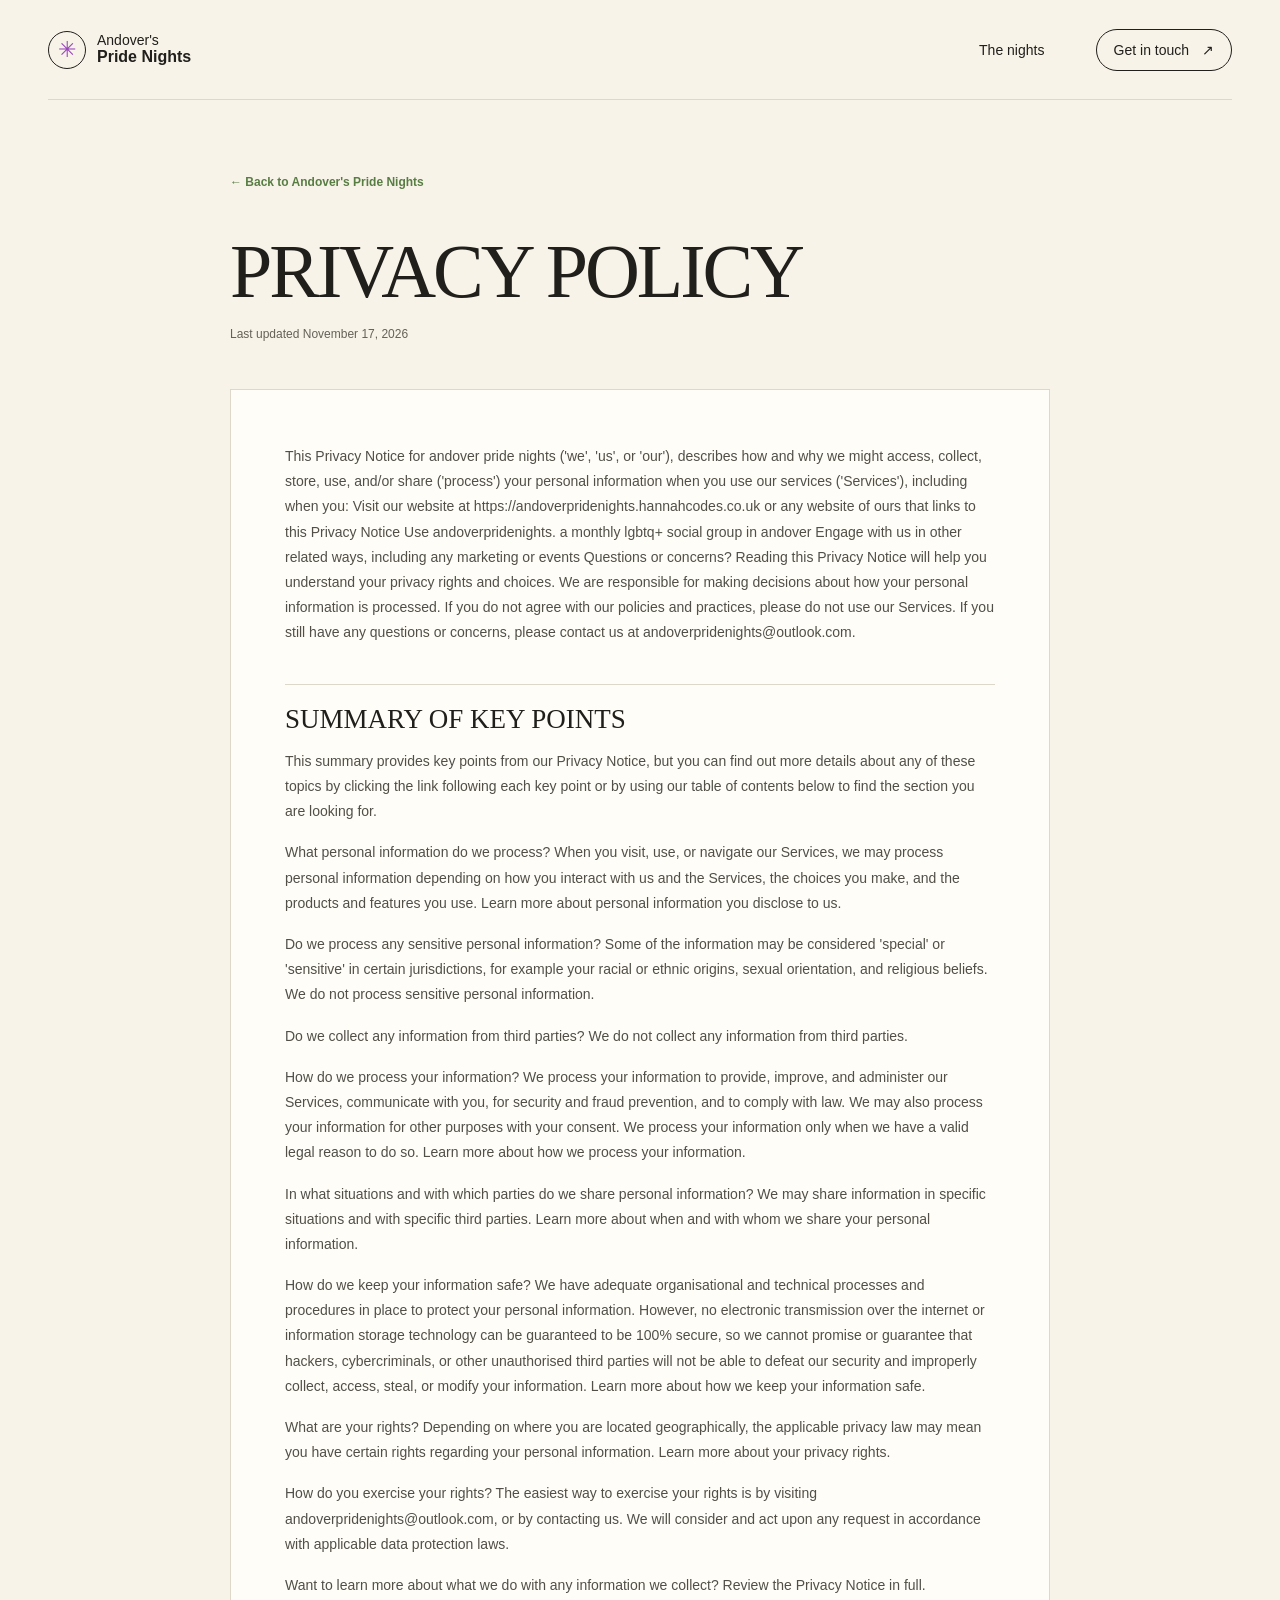
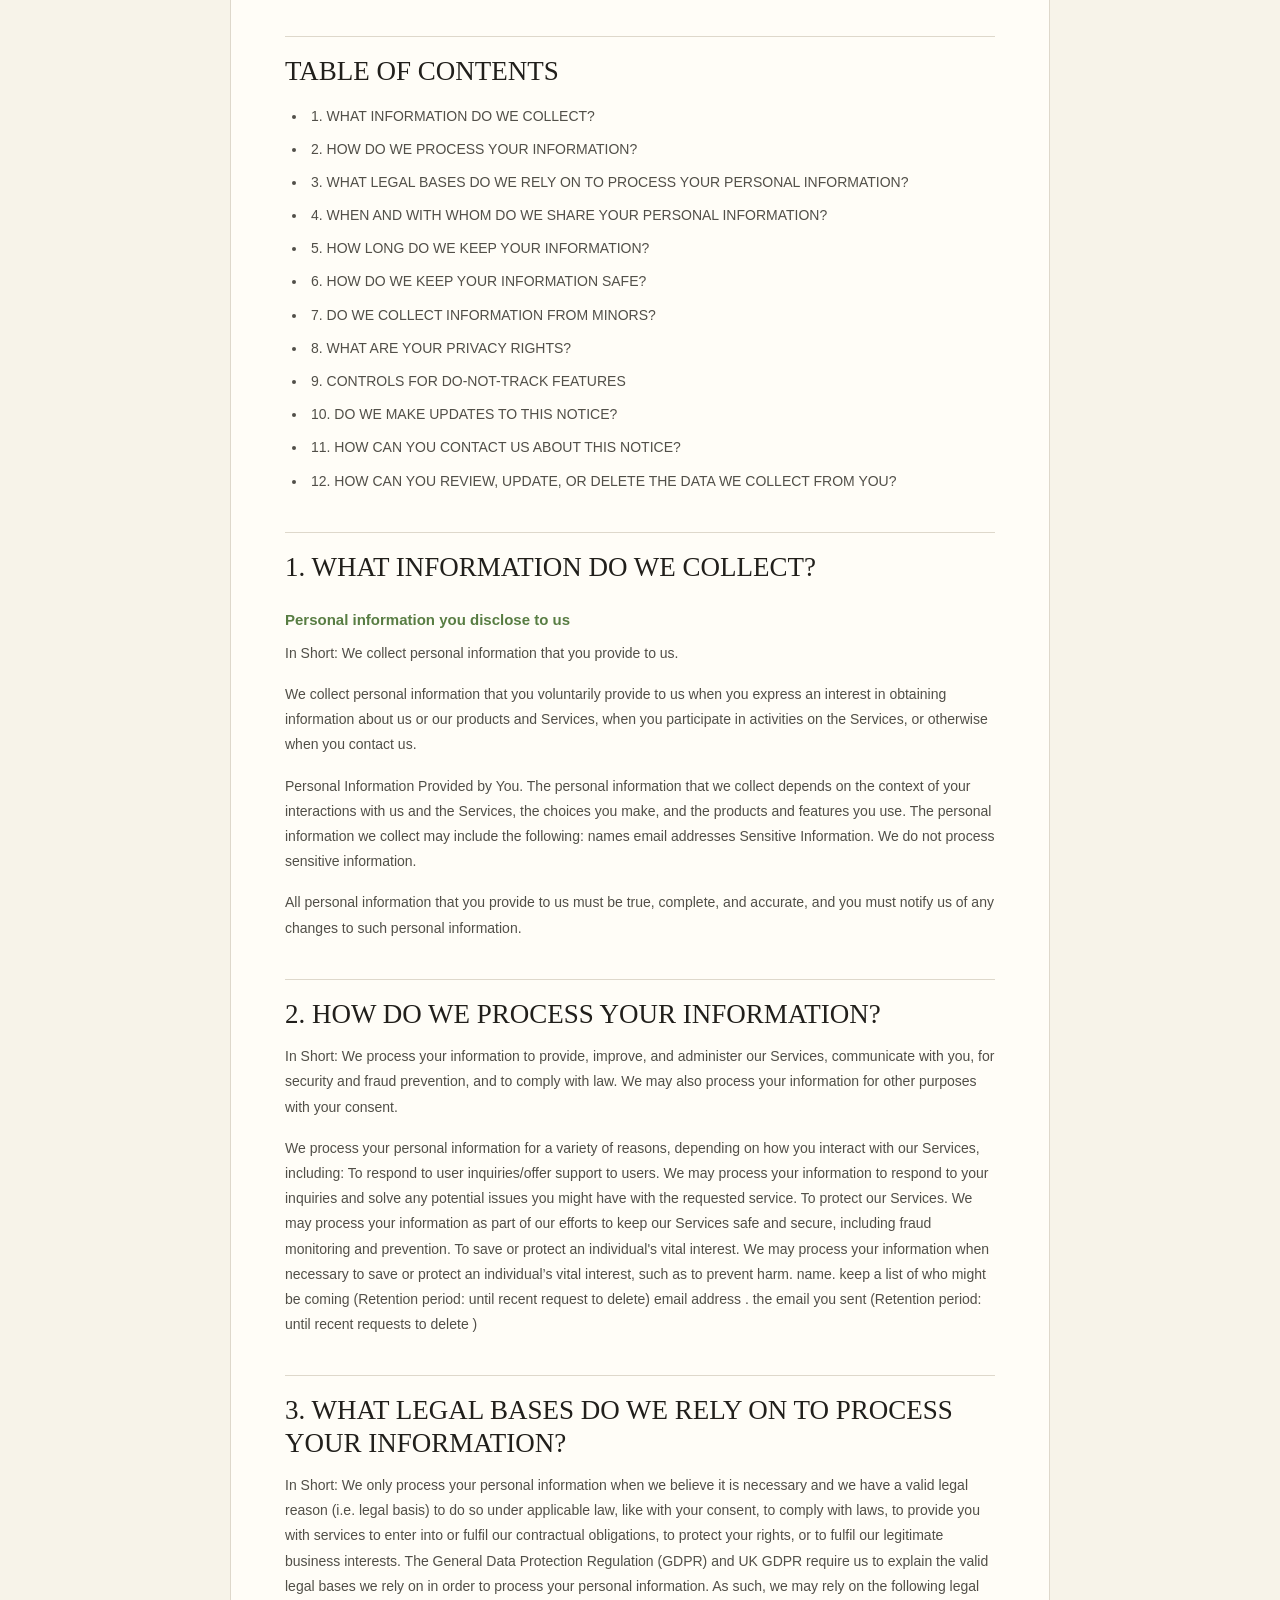
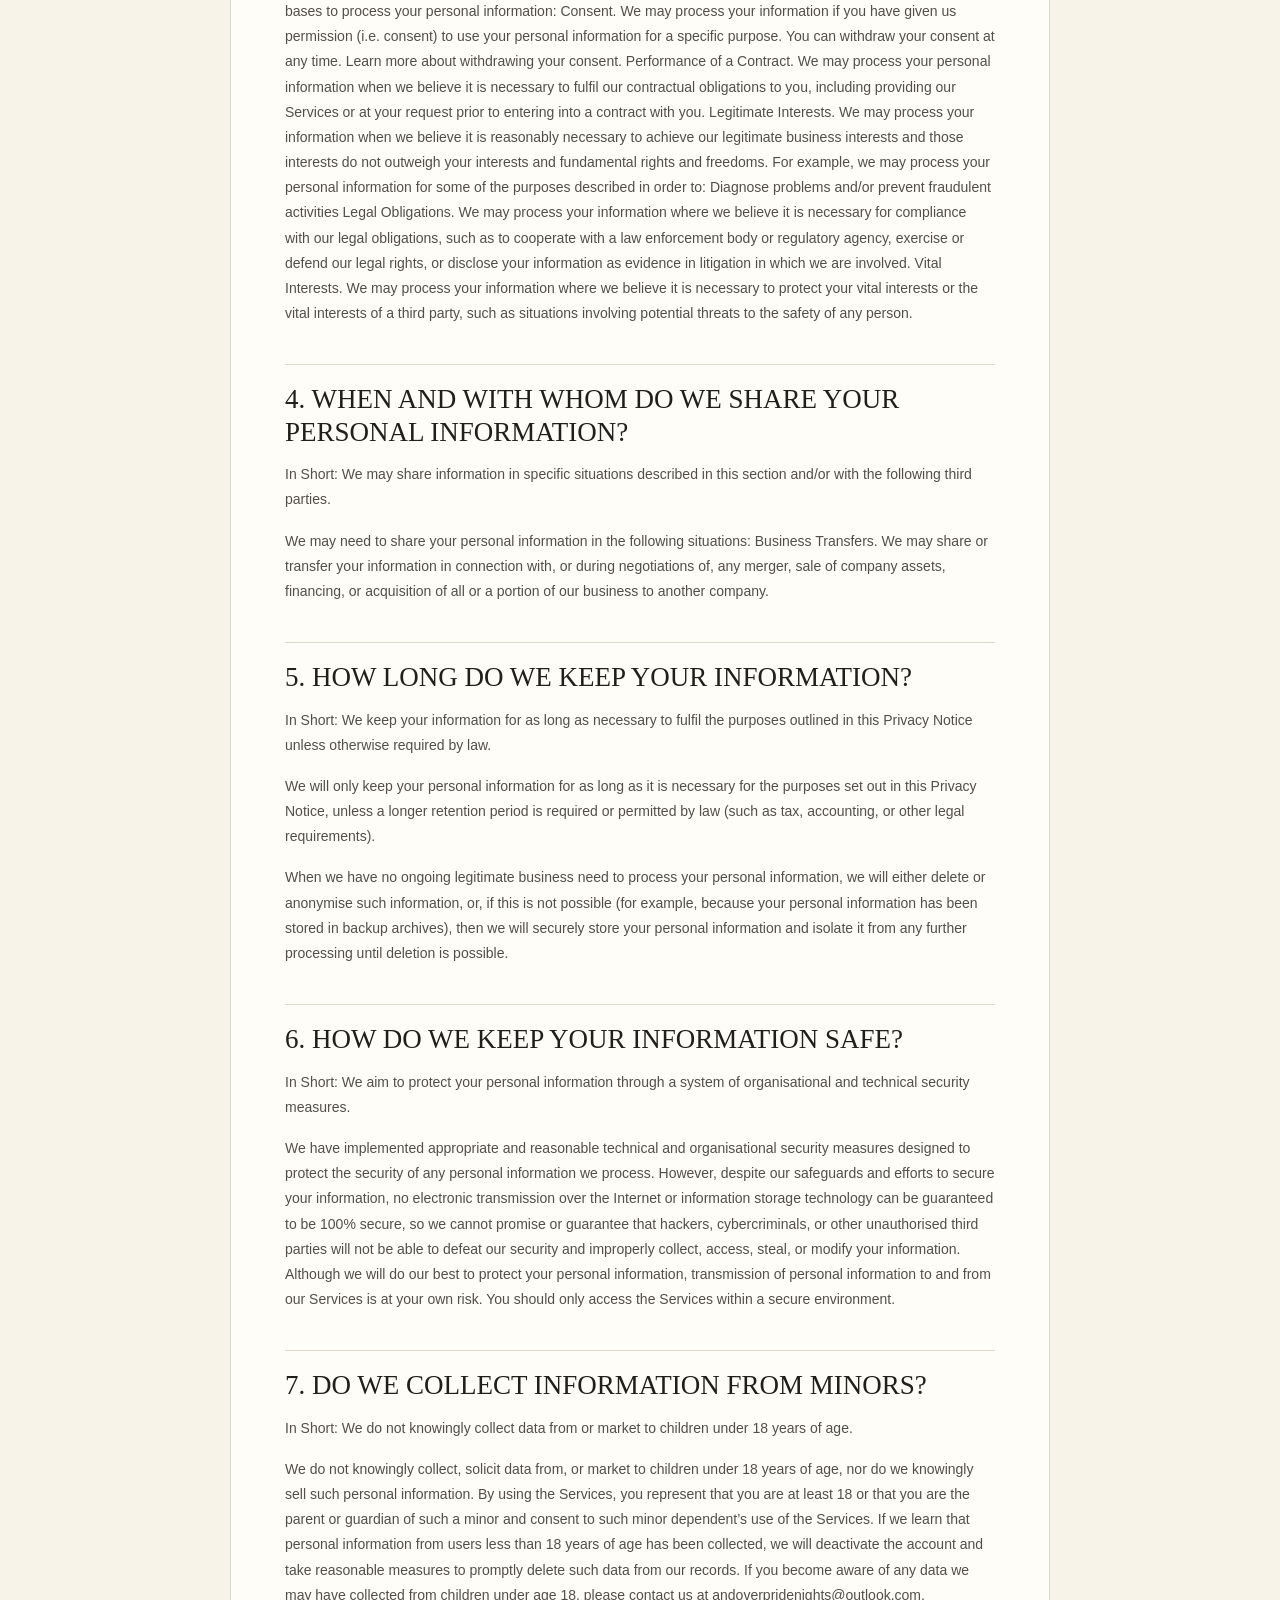
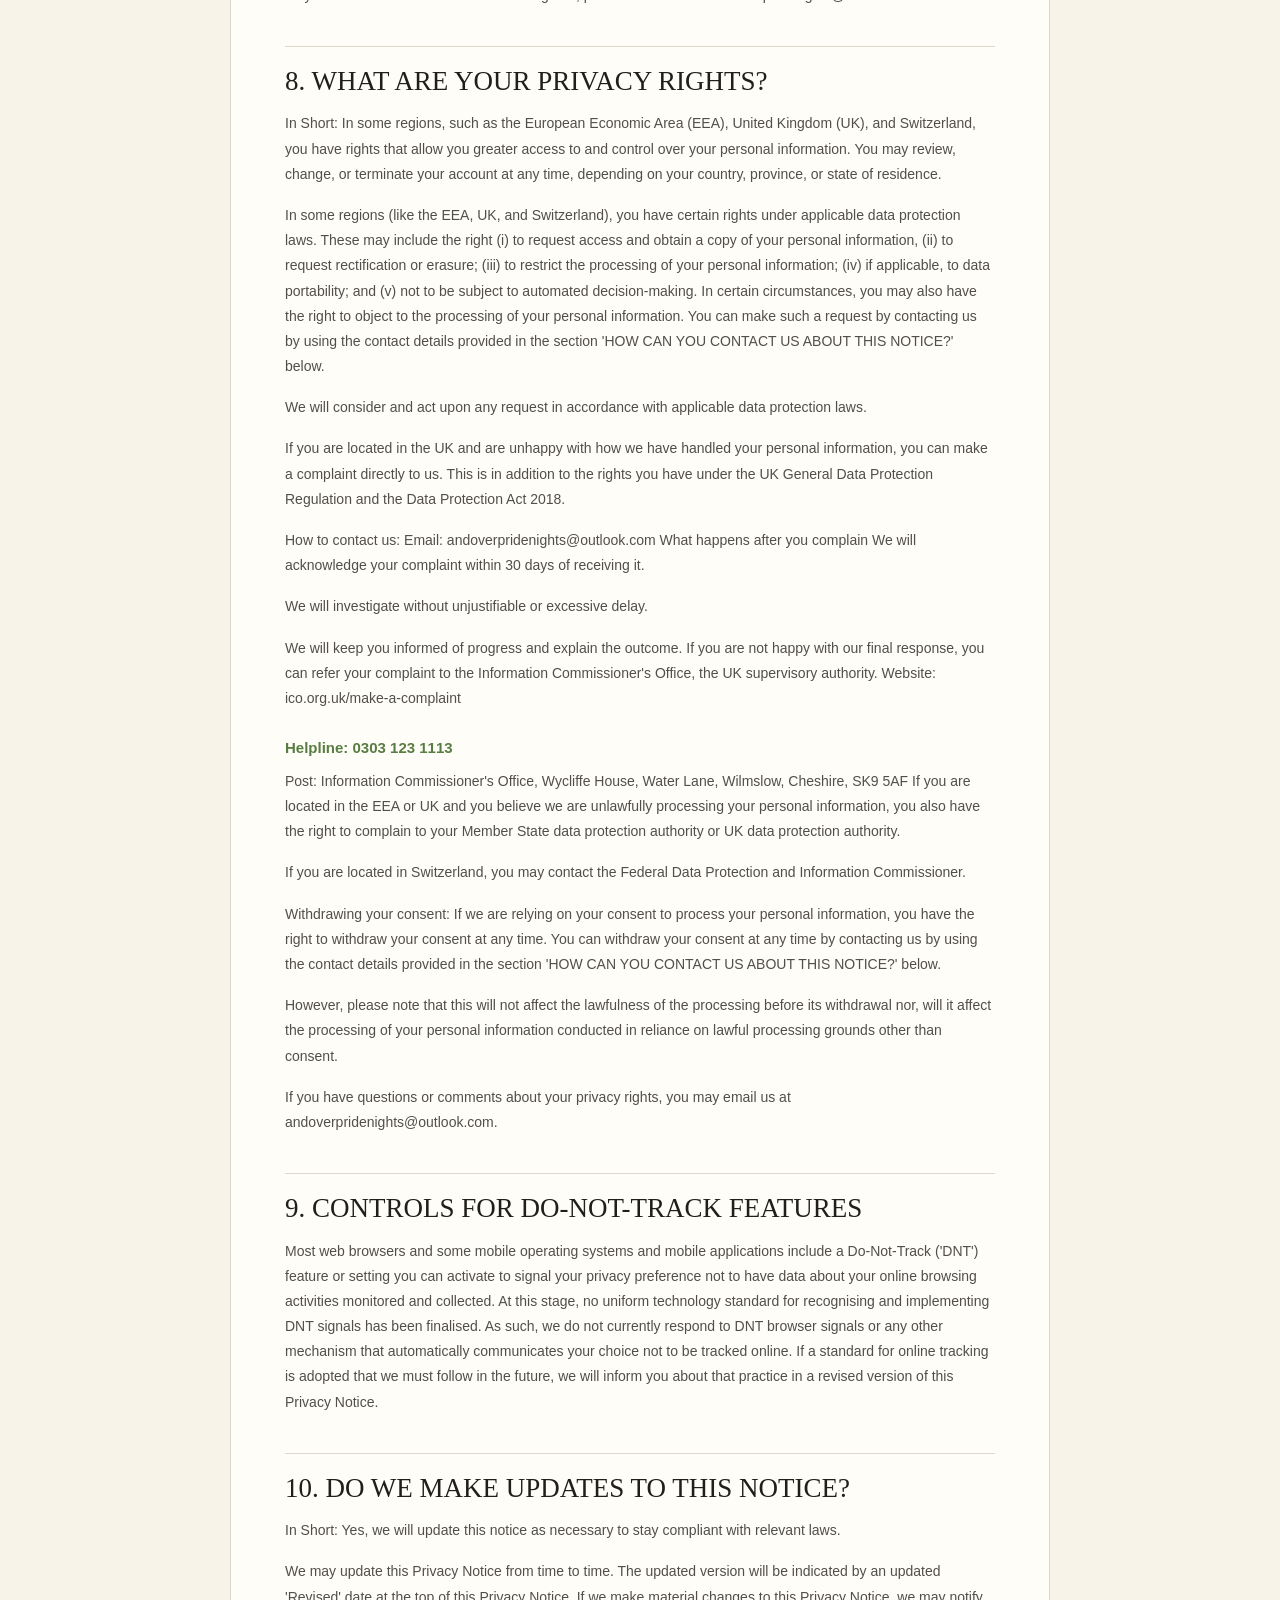
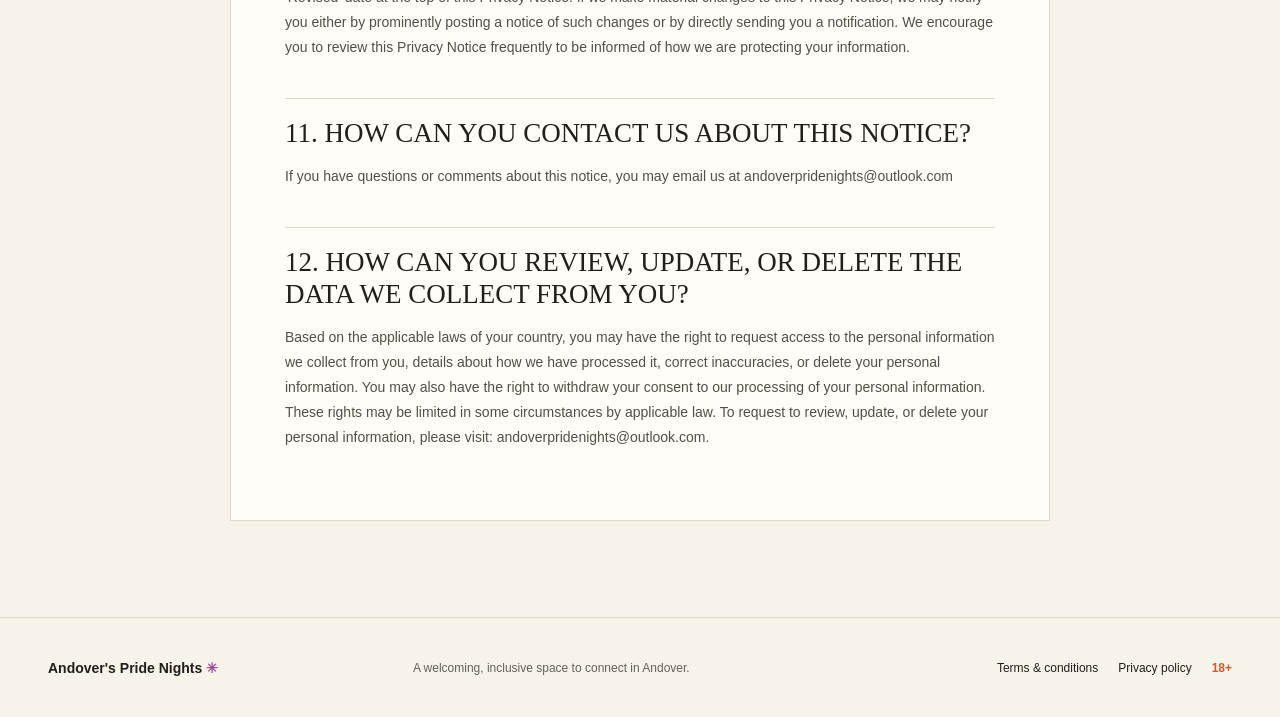
==== terms/privacy-policy.html @ c29ae986 "added design to all pages" ====
<!doctype html>
<html lang="en-GB">

<head>
  <meta charset="utf-8">
  <meta name="viewport" content="width=device-width, initial-scale=1">
  <meta name="theme-color" content="#f7f3e9">
  <title>Privacy policy — Andover's Pride Nights</title>
  <link rel="stylesheet" href="../styles.css">
</head>

<body class="legal-page">
  <header class="site-header">
    <a class="wordmark" href="../index.html" aria-label="Andover's Pride Nights home">
      <span class="wordmark-mark" aria-hidden="true">✳</span>
      <span>Andover's<br><strong>Pride Nights</strong></span>
    </a>
    <nav class="site-nav" aria-label="Main navigation">
      <a href="../index.html#what-to-expect">The nights</a>
      <a class="nav-cta" href="mailto:andoverpridenights@outlook.com">Get in touch <span aria-hidden="true">↗</span></a>
    </nav>
  </header>
  <main class="legal-main">
    <a class="legal-back" href="../index.html">← Back to Andover's Pride Nights</a>
    <h1 class="legal-heading">PRIVACY POLICY</h1>
    <p class="legal-updated">Last updated November 17, 2026</p>
    <article class="legal-copy" aria-label="Privacy policy">
      <p>This Privacy Notice for andover pride nights (&#39;we&#39;, &#39;us&#39;, or &#39;our&#39;), describes how and
        why we might access, collect, store, use, and/or share (&#39;process&#39;) your personal information when you
        use our services (&#39;Services&#39;), including when you: Visit our website at
        https://andoverpridenights.hannahcodes.co.uk or any website of ours that links to this Privacy Notice Use
        andoverpridenights. a monthly lgbtq+ social group in andover Engage with us in other related ways, including any
        marketing or events Questions or concerns? Reading this Privacy Notice will help you understand your privacy
        rights and choices. We are responsible for making decisions about how your personal information is processed. If
        you do not agree with our policies and practices, please do not use our Services. If you still have any
        questions or concerns, please contact us at andoverpridenights@outlook.com.</p>
      <h2>SUMMARY OF KEY POINTS</h2>
      <p>This summary provides key points from our Privacy Notice, but you can find out more details about any of these
        topics by clicking the link following each key point or by using our table of contents below to find the section
        you are looking for.</p>
      <p>What personal information do we process? When you visit, use, or navigate our Services, we may process personal
        information depending on how you interact with us and the Services, the choices you make, and the products and
        features you use. Learn more about personal information you disclose to us.</p>
      <p>Do we process any sensitive personal information? Some of the information may be considered &#39;special&#39;
        or &#39;sensitive&#39; in certain jurisdictions, for example your racial or ethnic origins, sexual orientation,
        and religious beliefs. We do not process sensitive personal information.</p>
      <p>Do we collect any information from third parties? We do not collect any information from third parties.</p>
      <p>How do we process your information? We process your information to provide, improve, and administer our
        Services, communicate with you, for security and fraud prevention, and to comply with law. We may also process
        your information for other purposes with your consent. We process your information only when we have a valid
        legal reason to do so. Learn more about how we process your information.</p>
      <p>In what situations and with which parties do we share personal information? We may share information in
        specific situations and with specific third parties. Learn more about when and with whom we share your personal
        information.</p>
      <p>How do we keep your information safe? We have adequate organisational and technical processes and procedures in
        place to protect your personal information. However, no electronic transmission over the internet or information
        storage technology can be guaranteed to be 100% secure, so we cannot promise or guarantee that hackers,
        cybercriminals, or other unauthorised third parties will not be able to defeat our security and improperly
        collect, access, steal, or modify your information. Learn more about how we keep your information safe.</p>
      <p>What are your rights? Depending on where you are located geographically, the applicable privacy law may mean
        you have certain rights regarding your personal information. Learn more about your privacy rights.</p>
      <p>How do you exercise your rights? The easiest way to exercise your rights is by visiting
        andoverpridenights@outlook.com, or by contacting us. We will consider and act upon any request in accordance
        with applicable data protection laws.</p>
      <p>Want to learn more about what we do with any information we collect? Review the Privacy Notice in full.</p>
      <h2>TABLE OF CONTENTS</h2>
      <ul>
        <li>1. WHAT INFORMATION DO WE COLLECT?</li>
        <li>2. HOW DO WE PROCESS YOUR INFORMATION?</li>
        <li>3. WHAT LEGAL BASES DO WE RELY ON TO PROCESS YOUR PERSONAL INFORMATION?</li>
        <li>4. WHEN AND WITH WHOM DO WE SHARE YOUR PERSONAL INFORMATION?</li>
        <li>5. HOW LONG DO WE KEEP YOUR INFORMATION?</li>
        <li>6. HOW DO WE KEEP YOUR INFORMATION SAFE?</li>
        <li>7. DO WE COLLECT INFORMATION FROM MINORS?</li>
        <li>8. WHAT ARE YOUR PRIVACY RIGHTS?</li>
        <li>9. CONTROLS FOR DO-NOT-TRACK FEATURES</li>
        <li>10. DO WE MAKE UPDATES TO THIS NOTICE?</li>
        <li>11. HOW CAN YOU CONTACT US ABOUT THIS NOTICE?</li>
        <li>12. HOW CAN YOU REVIEW, UPDATE, OR DELETE THE DATA WE COLLECT FROM YOU?</li>
      </ul>
      <h2>1. WHAT INFORMATION DO WE COLLECT?</h2>
      <h3>Personal information you disclose to us</h3>
      <p>In Short: We collect personal information that you provide to us.</p>
      <p>We collect personal information that you voluntarily provide to us when you express an interest in obtaining
        information about us or our products and Services, when you participate in activities on the Services, or
        otherwise when you contact us.</p>
      <p>Personal Information Provided by You. The personal information that we collect depends on the context of your
        interactions with us and the Services, the choices you make, and the products and features you use. The personal
        information we collect may include the following: names email addresses Sensitive Information. We do not process
        sensitive information.</p>
      <p>All personal information that you provide to us must be true, complete, and accurate, and you must notify us of
        any changes to such personal information.</p>
      <h2>2. HOW DO WE PROCESS YOUR INFORMATION?</h2>
      <p>In Short: We process your information to provide, improve, and administer our Services, communicate with you,
        for security and fraud prevention, and to comply with law. We may also process your information for other
        purposes with your consent.</p>
      <p>We process your personal information for a variety of reasons, depending on how you interact with our Services,
        including: To respond to user inquiries/offer support to users. We may process your information to respond to
        your inquiries and solve any potential issues you might have with the requested service. To protect our
        Services. We may process your information as part of our efforts to keep our Services safe and secure, including
        fraud monitoring and prevention. To save or protect an individual&#39;s vital interest. We may process your
        information when necessary to save or protect an individual’s vital interest, such as to prevent harm. name.
        keep a list of who might be coming (Retention period: until recent request to delete) email address . the email
        you sent (Retention period: until recent requests to delete )</p>
      <h2>3. WHAT LEGAL BASES DO WE RELY ON TO PROCESS YOUR INFORMATION?</h2>
      <p>In Short: We only process your personal information when we believe it is necessary and we have a valid legal
        reason (i.e. legal basis) to do so under applicable law, like with your consent, to comply with laws, to provide
        you with services to enter into or fulfil our contractual obligations, to protect your rights, or to fulfil our
        legitimate business interests. The General Data Protection Regulation (GDPR) and UK GDPR require us to explain
        the valid legal bases we rely on in order to process your personal information. As such, we may rely on the
        following legal bases to process your personal information: Consent. We may process your information if you have
        given us permission (i.e. consent) to use your personal information for a specific purpose. You can withdraw
        your consent at any time. Learn more about withdrawing your consent. Performance of a Contract. We may process
        your personal information when we believe it is necessary to fulfil our contractual obligations to you,
        including providing our Services or at your request prior to entering into a contract with you. Legitimate
        Interests. We may process your information when we believe it is reasonably necessary to achieve our legitimate
        business interests and those interests do not outweigh your interests and fundamental rights and freedoms. For
        example, we may process your personal information for some of the purposes described in order to: Diagnose
        problems and/or prevent fraudulent activities Legal Obligations. We may process your information where we
        believe it is necessary for compliance with our legal obligations, such as to cooperate with a law enforcement
        body or regulatory agency, exercise or defend our legal rights, or disclose your information as evidence in
        litigation in which we are involved. Vital Interests. We may process your information where we believe it is
        necessary to protect your vital interests or the vital interests of a third party, such as situations involving
        potential threats to the safety of any person.</p>
      <h2>4. WHEN AND WITH WHOM DO WE SHARE YOUR PERSONAL INFORMATION?</h2>
      <p>In Short: We may share information in specific situations described in this section and/or with the following
        third parties.</p>
      <p>We may need to share your personal information in the following situations: Business Transfers. We may share or
        transfer your information in connection with, or during negotiations of, any merger, sale of company assets,
        financing, or acquisition of all or a portion of our business to another company.</p>
      <h2>5. HOW LONG DO WE KEEP YOUR INFORMATION?</h2>
      <p>In Short: We keep your information for as long as necessary to fulfil the purposes outlined in this Privacy
        Notice unless otherwise required by law.</p>
      <p>We will only keep your personal information for as long as it is necessary for the purposes set out in this
        Privacy Notice, unless a longer retention period is required or permitted by law (such as tax, accounting, or
        other legal requirements).</p>
      <p>When we have no ongoing legitimate business need to process your personal information, we will either delete or
        anonymise such information, or, if this is not possible (for example, because your personal information has been
        stored in backup archives), then we will securely store your personal information and isolate it from any
        further processing until deletion is possible.</p>
      <h2>6. HOW DO WE KEEP YOUR INFORMATION SAFE?</h2>
      <p>In Short: We aim to protect your personal information through a system of organisational and technical security
        measures.</p>
      <p>We have implemented appropriate and reasonable technical and organisational security measures designed to
        protect the security of any personal information we process. However, despite our safeguards and efforts to
        secure your information, no electronic transmission over the Internet or information storage technology can be
        guaranteed to be 100% secure, so we cannot promise or guarantee that hackers, cybercriminals, or other
        unauthorised third parties will not be able to defeat our security and improperly collect, access, steal, or
        modify your information. Although we will do our best to protect your personal information, transmission of
        personal information to and from our Services is at your own risk. You should only access the Services within a
        secure environment.</p>
      <h2>7. DO WE COLLECT INFORMATION FROM MINORS?</h2>
      <p>In Short: We do not knowingly collect data from or market to children under 18 years of age.</p>
      <p>We do not knowingly collect, solicit data from, or market to children under 18 years of age, nor do we
        knowingly sell such personal information. By using the Services, you represent that you are at least 18 or that
        you are the parent or guardian of such a minor and consent to such minor dependent’s use of the Services. If we
        learn that personal information from users less than 18 years of age has been collected, we will deactivate the
        account and take reasonable measures to promptly delete such data from our records. If you become aware of any
        data we may have collected from children under age 18, please contact us at andoverpridenights@outlook.com.</p>
      <h2>8. WHAT ARE YOUR PRIVACY RIGHTS?</h2>
      <p>In Short: In some regions, such as the European Economic Area (EEA), United Kingdom (UK), and Switzerland, you
        have rights that allow you greater access to and control over your personal information. You may review, change,
        or terminate your account at any time, depending on your country, province, or state of residence.</p>
      <p>In some regions (like the EEA, UK, and Switzerland), you have certain rights under applicable data protection
        laws. These may include the right (i) to request access and obtain a copy of your personal information, (ii) to
        request rectification or erasure; (iii) to restrict the processing of your personal information; (iv) if
        applicable, to data portability; and (v) not to be subject to automated decision-making. In certain
        circumstances, you may also have the right to object to the processing of your personal information. You can
        make such a request by contacting us by using the contact details provided in the section &#39;HOW CAN YOU
        CONTACT US ABOUT THIS NOTICE?&#39; below.</p>
      <p>We will consider and act upon any request in accordance with applicable data protection laws.</p>
      <p>If you are located in the UK and are unhappy with how we have handled your personal information, you can make a
        complaint directly to us. This is in addition to the rights you have under the UK General Data Protection
        Regulation and the Data Protection Act 2018.</p>
      <p>How to contact us: Email: andoverpridenights@outlook.com What happens after you complain We will acknowledge
        your complaint within 30 days of receiving it.</p>
      <p>We will investigate without unjustifiable or excessive delay.</p>
      <p>We will keep you informed of progress and explain the outcome. If you are not happy with our final response,
        you can refer your complaint to the Information Commissioner&#39;s Office, the UK supervisory authority.
        Website: ico.org.uk/make-a-complaint</p>
      <h3>Helpline: 0303 123 1113</h3>
      <p>Post: Information Commissioner&#39;s Office, Wycliffe House, Water Lane, Wilmslow, Cheshire, SK9 5AF If you are
        located in the EEA or UK and you believe we are unlawfully processing your personal information, you also have
        the right to complain to your Member State data protection authority or UK data protection authority.</p>
      <p>If you are located in Switzerland, you may contact the Federal Data Protection and Information Commissioner.
      </p>
      <p>Withdrawing your consent: If we are relying on your consent to process your personal information, you have the
        right to withdraw your consent at any time. You can withdraw your consent at any time by contacting us by using
        the contact details provided in the section &#39;HOW CAN YOU CONTACT US ABOUT THIS NOTICE?&#39; below.</p>
      <p>However, please note that this will not affect the lawfulness of the processing before its withdrawal nor, will
        it affect the processing of your personal information conducted in reliance on lawful processing grounds other
        than consent.</p>
      <p>If you have questions or comments about your privacy rights, you may email us at
        andoverpridenights@outlook.com.</p>
      <h2>9. CONTROLS FOR DO-NOT-TRACK FEATURES</h2>
      <p>Most web browsers and some mobile operating systems and mobile applications include a Do-Not-Track
        (&#39;DNT&#39;) feature or setting you can activate to signal your privacy preference not to have data about
        your online browsing activities monitored and collected. At this stage, no uniform technology standard for
        recognising and implementing DNT signals has been finalised. As such, we do not currently respond to DNT browser
        signals or any other mechanism that automatically communicates your choice not to be tracked online. If a
        standard for online tracking is adopted that we must follow in the future, we will inform you about that
        practice in a revised version of this Privacy Notice.</p>
      <h2>10. DO WE MAKE UPDATES TO THIS NOTICE?</h2>
      <p>In Short: Yes, we will update this notice as necessary to stay compliant with relevant laws.</p>
      <p>We may update this Privacy Notice from time to time. The updated version will be indicated by an updated
        &#39;Revised&#39; date at the top of this Privacy Notice. If we make material changes to this Privacy Notice, we
        may notify you either by prominently posting a notice of such changes or by directly sending you a notification.
        We encourage you to review this Privacy Notice frequently to be informed of how we are protecting your
        information.</p>
      <h2>11. HOW CAN YOU CONTACT US ABOUT THIS NOTICE?</h2>
      <p>If you have questions or comments about this notice, you may email us at andoverpridenights@outlook.com </p>
      </ul>
      <h2>12. HOW CAN YOU REVIEW, UPDATE, OR DELETE THE DATA WE COLLECT FROM YOU?</h2>
      <p>Based on the applicable laws of your country, you may have the right to request access to the personal
        information we collect from you, details about how we have processed it, correct inaccuracies, or delete your
        personal information. You may also have the right to withdraw your consent to our processing of your personal
        information. These rights may be limited in some circumstances by applicable law. To request to review, update,
        or delete your personal information, please visit: andoverpridenights@outlook.com.</p>
    </article>
  </main>
  <footer class="site-footer legal-footer">
    <a class="footer-brand" href="../index.html">Andover's Pride Nights <span aria-hidden="true">✳</span></a>
    <p>A welcoming, inclusive space to connect in Andover.</p>
    <nav class="footer-links" aria-label="Legal">
      <a href="terms.html">Terms &amp; conditions</a>
      <a href="privacy-policy.html">Privacy policy</a>
    </nav>
    <span class="footer-age">18+</span>
  </footer>
</body>

</html>
---- styles.css ----
:root {
  color-scheme: light;
  --paper: #f7f3e9;
  --paper-light: #fffdf7;
  --ink: #211f1b;
  --muted: #656158;
  --green: #587d43;
  --blue: #287cba;
  --orange: #c85c35;
  --purple: #9946bb;
  --line: #ded8cb;
  font-family: "Shantell Sans", cursive;
  --serif: "Shantell Sans", cursive;
  --sans: "Aptos", "Segoe UI", Arial, sans-serif;
}
* {
  box-sizing: border-box;
}

html {
  scroll-behavior: smooth;
}

body {
  margin: 0;
  background: var(--paper);
  color: var(--ink);
  font-family: var(--sans);
  -webkit-font-smoothing: antialiased;
}

a {
  color: inherit;
}

a:focus-visible {
  outline: 3px solid var(--blue);
  outline-offset: 4px;
}

.site-header {
  position: relative;
  z-index: 2;
  display: flex;
  align-items: center;
  justify-content: space-between;
  width: min(100% - 96px, 1280px);
  height: 100px;
  margin: 0 auto;
  border-bottom: 1px solid var(--line);
}

.wordmark {
  display: inline-flex;
  align-items: center;
  gap: 11px;
  color: var(--ink);
  font-size: 14px;
  line-height: 1.15;
  text-decoration: none;
}

.wordmark strong {
  font-size: 16px;
}

.wordmark-mark {
  display: grid;
  width: 38px;
  height: 38px;
  place-items: center;
  border: 1px solid var(--ink);
  border-radius: 50%;
  color: var(--purple);
  font-size: 22px;
}

.site-nav {
  display: flex;
  align-items: center;
  gap: clamp(22px, 4vw, 58px);
  font-size: 14px;
}

.site-nav a,
.footer-links a {
  text-decoration: none;
}

.site-nav a:not(.nav-cta):hover,
.footer-links a:hover {
  text-decoration: underline;
  text-underline-offset: 4px;
}

.nav-cta {
  padding: 12px 17px;
  border: 1px solid var(--ink);
  border-radius: 999px;
}

.nav-cta span,
.button span {
  margin-left: 9px;
}

.hero {
  position: relative;
  min-height: 680px;
  overflow: hidden;
}

.rainbow-arc {
  position: absolute;
  top: 0;
  left: 0;
  width: 100%;
  height: clamp(110px, 16vw, 210px);
  pointer-events: none;
}

.hero-inner {
  position: relative;
  display: grid;
  grid-template-columns: 1.1fr 0.9fr;
  align-items: center;
  gap: 5vw;
  width: min(100% - 160px, 1120px);
  min-height: 600px;
  margin: 28px auto 0;
  padding: 70px 0 60px;
}

.hero-copy {
  padding-top: 40px;
}

.eyebrow {
  display: flex;
  align-items: center;
  gap: 9px;
  margin: 0 0 25px;
  color: var(--muted);
  font-size: 12px;
  font-weight: 700;
  letter-spacing: 0.12em;
  text-transform: uppercase;
}

.eyebrow-dot {
  width: 8px;
  height: 8px;
  border-radius: 50%;
  background: var(--green);
}

h1,
h2,
h3,
p {
  margin-top: 0;
}

.hero h1 {
  margin-bottom: 23px;
  font-family: var(--serif);
  font-size: clamp(54px, 7.3vw, 94px);
  font-weight: 400;
  letter-spacing: -0.045em;
  line-height: 0.98;
}

.hero h1 em,
.section-heading h2 em,
.contact-section h2 em {
  color: var(--green);
  font-weight: 400;
}

.hero-intro {
  max-width: 470px;
  margin-bottom: 30px;
  color: var(--muted);
  font-size: 16px;
  line-height: 1.8;
}

.hero-actions {
  display: flex;
  align-items: center;
  gap: 22px;
}

.button {
  display: inline-flex;
  align-items: center;
  justify-content: center;
  min-height: 50px;
  padding: 0 21px;
  border-radius: 999px;
  font-size: 13px;
  font-weight: 700;
  text-decoration: none;
  transition:
    transform 160ms ease,
    background-color 160ms ease;
}

.button:hover {
  transform: translateY(-2px);
}

.button-primary {
  background: var(--ink);
  color: white;
}

.button-primary:hover {
  background: var(--green);
}

.age-note {
  color: var(--muted);
  font-size: 13px;
}

.age-note span {
  margin-right: 5px;
  color: var(--orange);
  font-weight: 700;
}

.hero-art {
  position: relative;
  display: grid;
  min-height: 430px;
  place-items: center;
}

.invite-card {
  position: relative;
  z-index: 1;
  display: flex;
  width: min(70%, 330px);
  min-height: 370px;
  flex-direction: column;
  align-items: flex-start;
  justify-content: space-between;
  padding: 32px;
  transform: rotate(4deg);
  border: 1px solid var(--ink);
  background: #e7d2ef;
  box-shadow: 12px 14px 0 var(--ink);
}

.invite-kicker,
.invite-bottom {
  font-size: 11px;
  font-weight: 700;
  letter-spacing: 0.14em;
}

.invite-title {
  font-family: var(--serif);
  font-size: clamp(38px, 4vw, 52px);
  letter-spacing: -0.04em;
  line-height: 0.94;
}

.invite-rule {
  width: 100%;
  height: 8px;
  background: linear-gradient(
    90deg,
    #e99ba4 0 20%,
    #f1d17c 20% 40%,
    #a9d49f 40% 60%,
    #8abbe0 60% 80%,
    #a782c6 80%
  );
}

.art-orbit {
  position: absolute;
  border: 1px solid var(--ink);
  border-radius: 50%;
}

.orbit-one {
  width: 360px;
  height: 360px;
  background: #f2d47f;
}

.orbit-two {
  width: 420px;
  height: 220px;
  transform: rotate(-35deg);
  background: #b7d8aa;
}

.art-sparkle {
  position: absolute;
  z-index: 2;
  color: var(--orange);
}

.sparkle-one {
  top: 36px;
  right: 3%;
  font-size: 50px;
}

.sparkle-two {
  bottom: 30px;
  left: 7%;
  color: var(--purple);
  font-size: 40px;
}

.art-caption {
  position: absolute;
  right: -10px;
  bottom: 0;
  z-index: 2;
  font-family: var(--serif);
  font-size: 17px;
  transform: rotate(-8deg);
}

.scroll-cue {
  position: absolute;
  bottom: 25px;
  left: max(48px, calc((100% - 1120px) / 2));
  display: flex;
  align-items: center;
  gap: 10px;
  color: var(--muted);
  font-size: 12px;
  text-decoration: none;
}

.scroll-cue span {
  display: grid;
  width: 28px;
  height: 28px;
  place-items: center;
  border: 1px solid var(--line);
  border-radius: 50%;
  color: var(--ink);
}

.welcome-section {
  display: grid;
  grid-template-columns: 1fr 0.7fr;
  align-items: end;
  gap: 12%;
  padding: 112px max(80px, calc((100% - 1120px) / 2));
  background: var(--paper-light);
}

.section-heading .eyebrow {
  margin-bottom: 22px;
}

.section-heading h2,
.contact-section h2 {
  margin-bottom: 0;
  font-family: var(--serif);
  font-size: clamp(42px, 5vw, 65px);
  font-weight: 400;
  letter-spacing: -0.035em;
  line-height: 1.08;
}

.welcome-copy {
  max-width: 430px;
  padding-bottom: 5px;
}

.welcome-copy > p {
  margin-bottom: 24px;
  color: var(--muted);
  font-size: 16px;
  line-height: 1.85;
}

.text-link {
  color: var(--green);
  font-size: 14px;
  font-weight: 700;
  text-decoration-thickness: 1px;
  text-underline-offset: 5px;
}

.details-section {
  display: grid;
  grid-template-columns: repeat(3, 1fr);
  gap: 15px;
  width: min(100% - 160px, 1120px);
  margin: 0 auto;
  padding: 92px 0 105px;
}

.detail-card {
  position: relative;
  min-height: 300px;
  padding: 28px;
  border: 1px solid var(--ink);
}

.detail-card-green {
  background: #dce8d1;
}

.detail-card-blue {
  background: #d8e8f1;
}

.detail-card-lilac {
  background: #e8dcee;
}

.detail-number {
  font-size: 12px;
  font-weight: 700;
  letter-spacing: 0.12em;
}

.detail-icon {
  position: absolute;
  top: 20px;
  right: 26px;
  color: var(--purple);
  font-size: 28px;
}

.detail-label {
  margin: 36px 0 10px;
  color: var(--muted);
  font-size: 12px;
  letter-spacing: 0.06em;
  text-transform: uppercase;
}

.detail-card h3 {
  margin-bottom: 12px;
  font-family: var(--serif);
  font-size: 32px;
  font-weight: 400;
  letter-spacing: -0.02em;
  line-height: 1.12;
}

.detail-card > p:last-child {
  max-width: 280px;
  margin-bottom: 0;
  color: #514f48;
  font-size: 14px;
  line-height: 1.7;
}

.contact-section {
  position: relative;
  overflow: hidden;
  padding: 90px 24px 82px;
  background: var(--green);
  color: var(--paper-light);
  text-align: center;
}

.contact-section .eyebrow {
  justify-content: center;
  color: #e2e8db;
}

.contact-section h2 {
  margin-bottom: 18px;
  font-size: clamp(48px, 6vw, 76px);
}

.contact-section h2 em {
  color: #e9d2f3;
}

.contact-copy {
  max-width: 445px;
  margin: 0 auto 25px;
  color: #e2e8db;
  font-size: 16px;
  line-height: 1.75;
}

.contact-form {
  display: grid;
  grid-template-columns: repeat(2, minmax(0, 1fr));
  gap: 18px;
  width: min(100%, 620px);
  margin: 28px auto 0;
  padding: 28px;
  color: var(--ink);
  text-align: left;
}

.form-field {
  display: grid;
  gap: 7px;
}

.form-field[hidden] {
  display: none;
}

.form-field:nth-of-type(3),
.form-field:nth-of-type(4),
.form-field:has(#contact-message),
.form-note,
.form-status {
  grid-column: 1 / -1;
}

.form-field label {
  font-size: 14px;
  font-weight: 700;
}

.form-field input,
.form-field select,
.form-field textarea {
  width: 100%;
  min-height: 46px;
  padding: 11px 12px;
  border: 1px solid #c9c3b7;
  border-radius: 2px;
  background: #fff;
  color: var(--ink);
  font: inherit;
  font-size: 16px;
  border-radius: 2em;
}

.form-field textarea {
  min-height: 130px;
  resize: vertical;
}

.form-field input:focus-visible,
.form-field select:focus-visible,
.form-field textarea:focus-visible {
  outline: 3px solid var(--blue);
  outline-offset: 2px;
}

.button-light {
  min-height: 48px;
  background: var(--paper-light);
  color: var(--ink);
}

.button-light:hover {
  background: #e9d2f3;
}

.form-submit {
  display: flex;
  width: max-content;
  max-width: 100%;
  grid-column: 1 / -1;
  justify-self: center;
  margin: 0;
  border: 0;
  cursor: pointer;
  font-family: inherit;
}

.form-note,
.form-status {
  margin: 0;
  color: var(--muted);
  font-size: 12px;
  line-height: 1.6;
}

.form-status {
  color: var(--green);
  font-weight: 600;
}

.contact-footnote {
  margin: 20px 0 0;
  color: #e2e8db;
  font-size: 12px;
}

.contact-footnote a {
  color: inherit;
  text-underline-offset: 3px;
}

.contact-star {
  position: absolute;
  top: 45px;
  right: 12%;
  color: #e9d2f3;
  font-size: 36px;
}

.site-footer {
  display: grid;
  grid-template-columns: 1fr 1.2fr 1fr auto;
  align-items: center;
  gap: 20px;
  width: min(100% - 96px, 1280px);
  min-height: 100px;
  margin: 0 auto;
  font-size: 12px;
}

.footer-brand {
  font-size: 14px;
  font-weight: 700;
  text-decoration: none;
}

.footer-brand span {
  color: var(--purple);
}

.site-footer > p {
  margin: 0;
  color: var(--muted);
}

.footer-links {
  display: flex;
  justify-content: flex-end;
  gap: 20px;
}

.footer-age {
  color: var(--orange);
  font-weight: 700;
}

.legal-page {
  min-height: 100vh;
}

.legal-main {
  width: min(100% - 48px, 820px);
  margin: 0 auto;
  padding: 72px 0 96px;
}

.legal-back {
  color: var(--green);
  font-size: 12px;
  font-weight: 700;
  text-decoration: none;
}

.legal-heading {
  margin: 38px 0 12px;
  font-family: var(--serif);
  font-size: clamp(48px, 7vw, 76px);
  font-weight: 400;
  letter-spacing: -0.04em;
}

.legal-updated {
  margin-bottom: 48px;
  color: var(--muted);
  font-size: 12px;
}

.legal-copy {
  padding: clamp(24px, 5vw, 54px);
  border: 1px solid var(--line);
  background: var(--paper-light);
}

.legal-copy h2 {
  margin: 38px 0 14px;
  padding-top: 18px;
  border-top: 1px solid var(--line);
  font-family: var(--serif);
  font-size: 27px;
  font-weight: 400;
  line-height: 1.2;
}

.legal-copy h2:first-child {
  margin-top: 0;
  padding-top: 0;
  border-top: 0;
}

.legal-copy h3 {
  margin: 26px 0 10px;
  color: var(--green);
  font-size: 15px;
  line-height: 1.45;
}

.legal-copy p,
.legal-copy li {
  color: #514f48;
  font-size: 14px;
  line-height: 1.8;
  overflow-wrap: anywhere;
}

.legal-copy p {
  margin: 0 0 16px;
}

.legal-copy ul,
.legal-copy ol {
  padding-left: 22px;
}

.legal-copy li {
  padding-left: 4px;
  margin-bottom: 8px;
}

.legal-copy a {
  color: var(--green);
  overflow-wrap: anywhere;
}

.legal-footer {
  width: 100%;
  border-top: 1px solid var(--line);
  padding: 0 max(48px, calc((100% - 1280px) / 2));
}

@media (max-width: 850px) {
  .site-header,
  .site-footer {
    width: calc(100% - 48px);
  }

  .hero-inner,
  .details-section {
    width: calc(100% - 80px);
  }

  .hero-inner {
    gap: 20px;
  }

  .hero h1 {
    font-size: clamp(44px, 6vw, 52px);
  }

  .hero-art {
    min-height: 360px;
  }

  .invite-card {
    width: 78%;
    min-height: 330px;
    padding: 25px;
  }

  .orbit-one {
    width: 300px;
    height: 300px;
  }

  .orbit-two {
    width: 340px;
    height: 190px;
  }

  .welcome-section {
    gap: 8%;
    padding-right: 40px;
    padding-left: 40px;
  }

  .detail-card {
    padding: 22px;
  }

  .detail-card h3 {
    font-size: 28px;
  }

  .site-footer {
    grid-template-columns: 1fr 1fr;
    padding: 22px 0;
  }

  .footer-links {
    justify-content: flex-start;
  }
}

@media (max-width: 600px) {
  .site-header {
    width: calc(100% - 40px);
    height: 78px;
  }

  .site-nav {
    gap: 15px;
  }

  .site-nav > a:not(.nav-cta) {
    display: none;
  }

  .nav-cta {
    padding: 10px 13px;
    font-size: 11px;
  }

  .hero {
    min-height: 0;
  }

  .rainbow-arc {
    top: 8px;
    width: 150%;
    height: 125px;
  }

  .hero-inner {
    grid-template-columns: 1fr;
    gap: 10px;
    width: calc(100% - 48px);
    min-height: 0;
    margin-top: 90px;
    padding: 32px 0 46px;
  }

  .hero-copy {
    padding-top: 0;
  }

  .hero h1 {
    font-size: clamp(42px, 11vw, 46px);
  }

  .hero-intro {
    max-width: 390px;
    font-size: 16px;
  }

  .hero-art {
    min-height: 370px;
    margin: 5px 0 5px;
  }

  .invite-card {
    width: min(68%, 290px);
    min-height: 320px;
  }

  .scroll-cue {
    display: none;
  }

  .welcome-section {
    grid-template-columns: 1fr;
    gap: 30px;
    padding: 72px 24px;
  }

  .section-heading h2 {
    font-size: clamp(36px, 10vw, 44px);
  }

  .details-section {
    grid-template-columns: 1fr;
    gap: 12px;
    width: calc(100% - 48px);
    padding: 52px 0 70px;
  }

  .detail-card {
    min-height: 260px;
    padding: 25px;
  }

  .detail-label {
    margin-top: 30px;
  }

  .contact-section {
    padding: 78px 24px 66px;
  }

  .contact-form {
    grid-template-columns: 1fr;
    gap: 16px;
    padding: 20px;
  }

  .form-field:nth-of-type(3),
  .form-field:nth-of-type(4),
  .form-field:has(#contact-message),
  .form-note,
  .form-status {
    grid-column: auto;
  }

  .contact-section h2 {
    font-size: clamp(36px, 10vw, 39px);
  }

  .contact-star {
    top: 25px;
    right: 8%;
    font-size: 27px;
  }

  .button-light {
    max-width: 100%;
    padding: 0 15px;
    font-size: 12px;
  }

  .site-footer {
    grid-template-columns: 1fr auto;
    gap: 12px;
    width: calc(100% - 40px);
    padding: 24px 0;
  }

  .site-footer > p {
    grid-column: 1 / -1;
  }

  .footer-links {
    flex-wrap: wrap;
    gap: 12px;
  }

  .legal-main {
    width: calc(100% - 32px);
    padding: 50px 0 65px;
  }

  .legal-heading {
    margin-top: 30px;
  }

  .legal-updated {
    margin-bottom: 30px;
  }

  .legal-copy {
    padding: 22px 18px;
  }

  .legal-copy h2 {
    font-size: 24px;
  }

  .legal-copy p,
  .legal-copy li {
    font-size: 13px;
  }

  .legal-footer {
    padding: 0 20px;
  }
}

@media (prefers-reduced-motion: reduce) {
  *,
  *::before,
  *::after {
    scroll-behavior: auto !important;
    transition-duration: 0.01ms !important;
  }
}
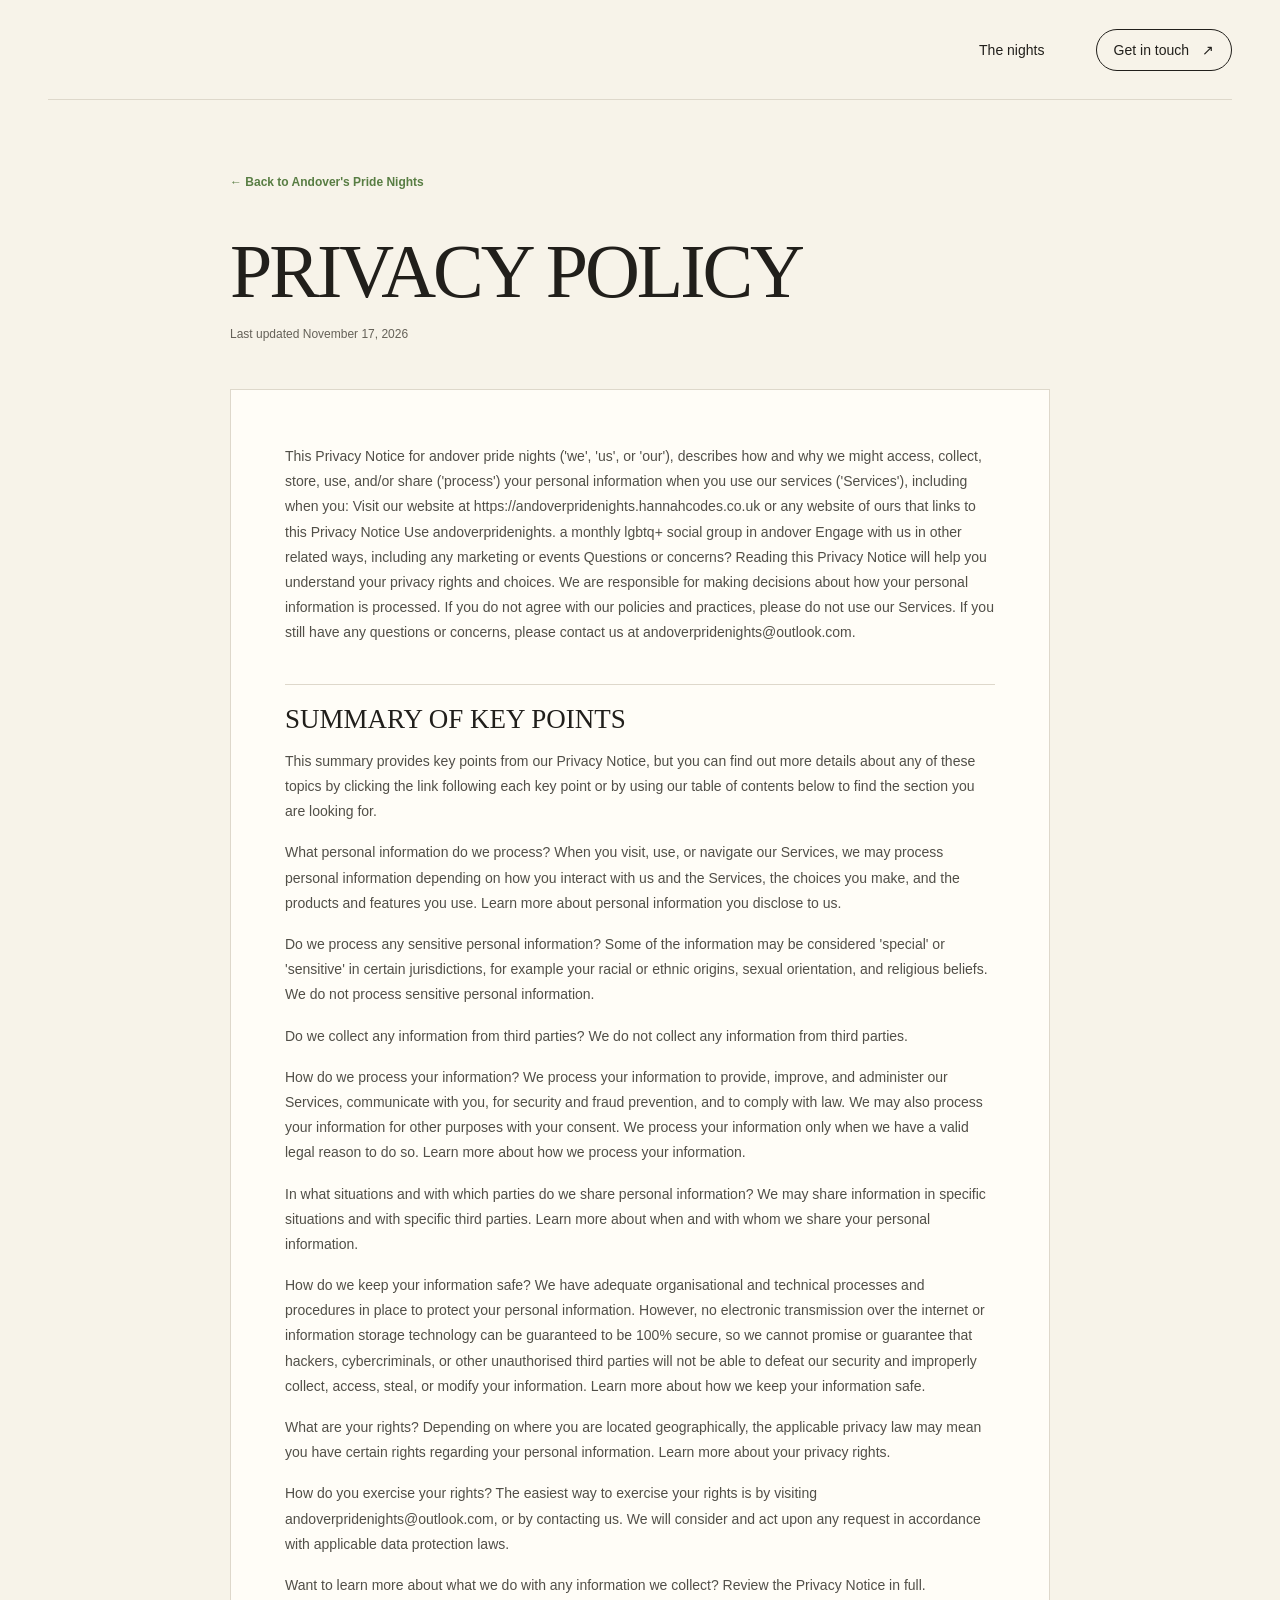
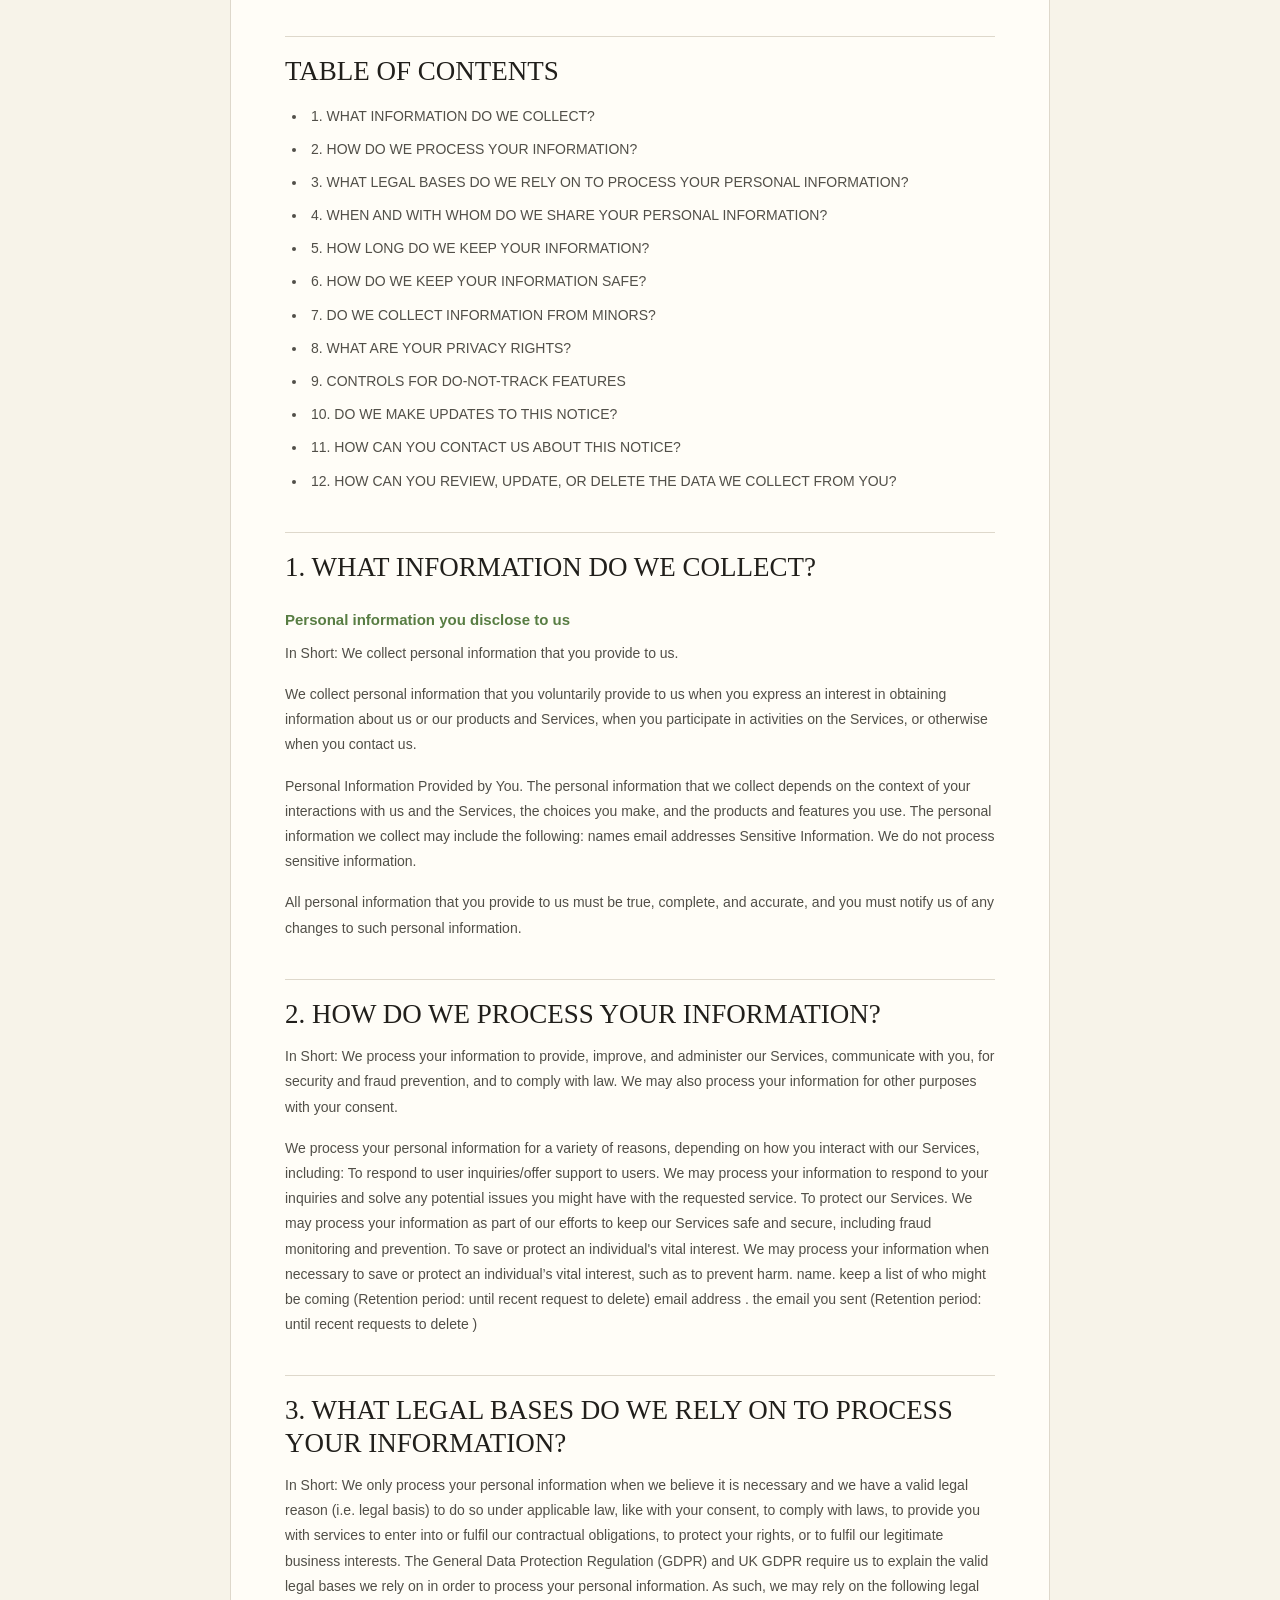
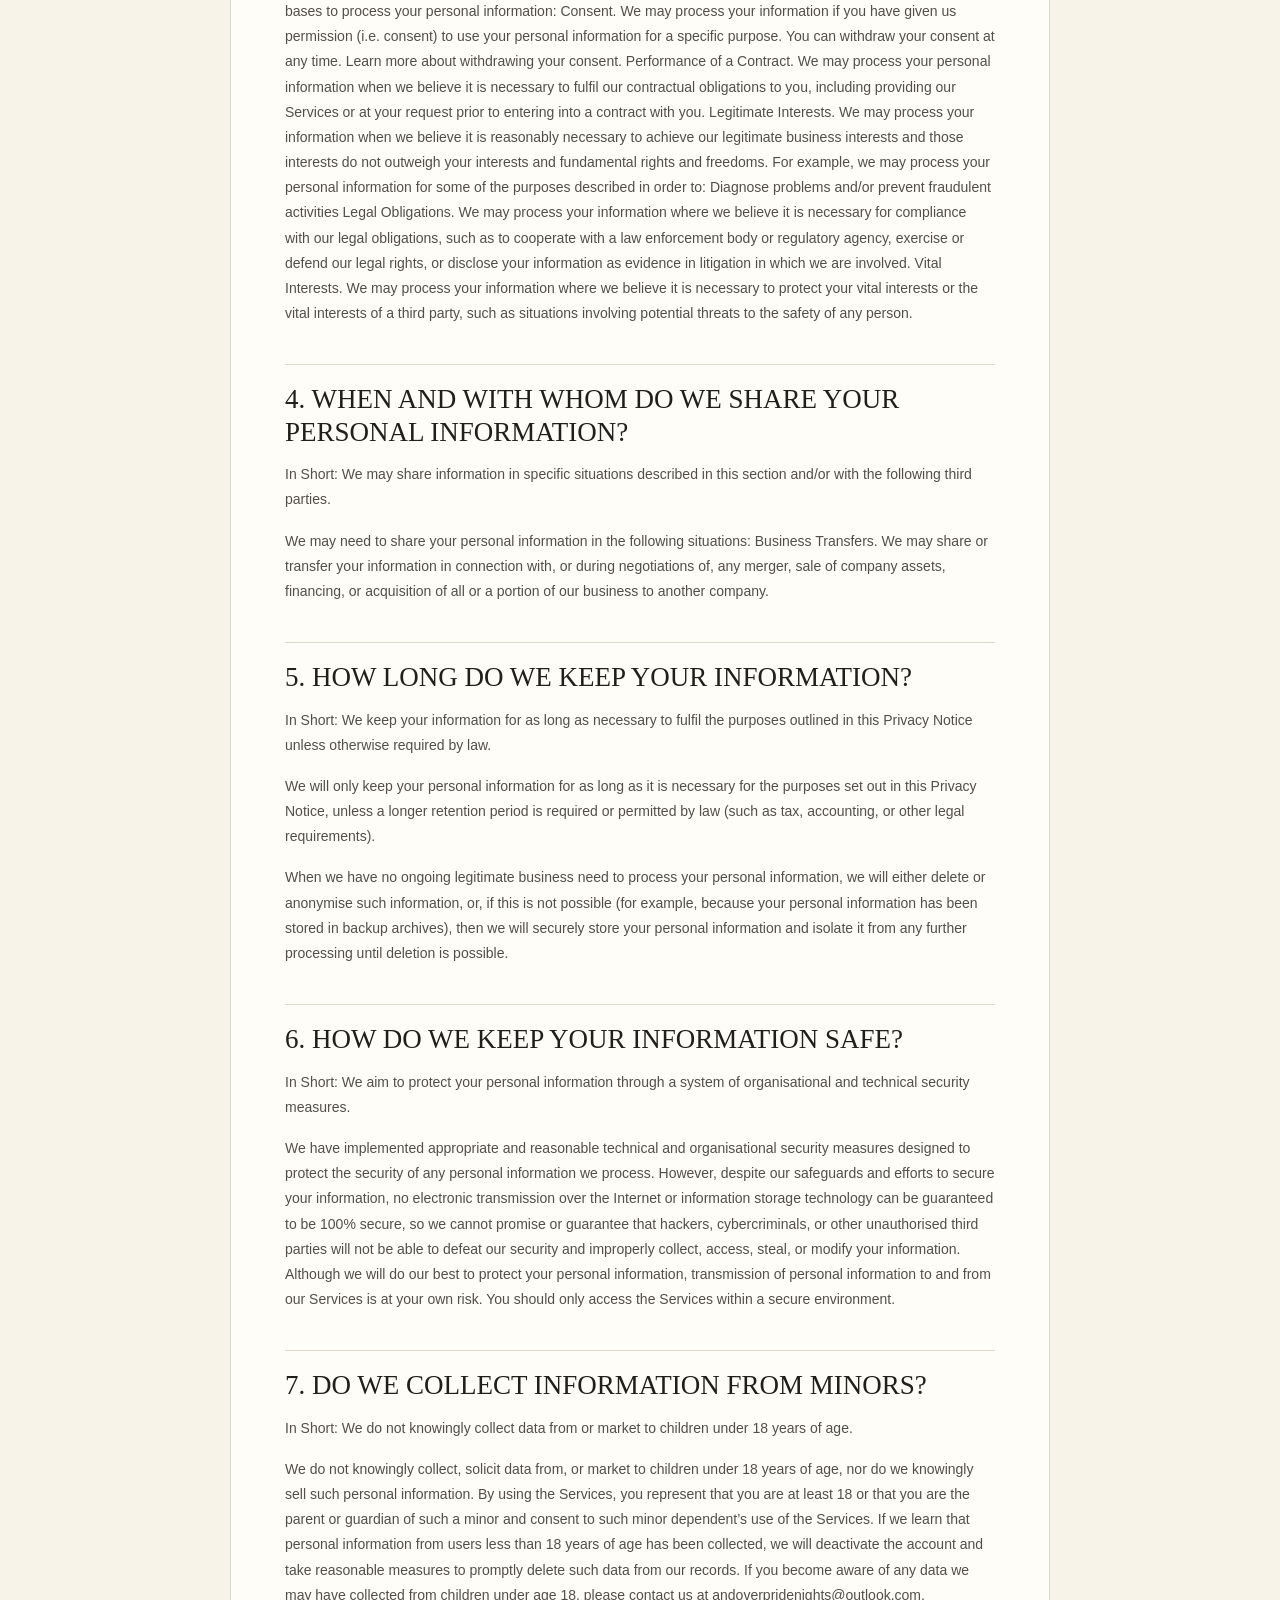
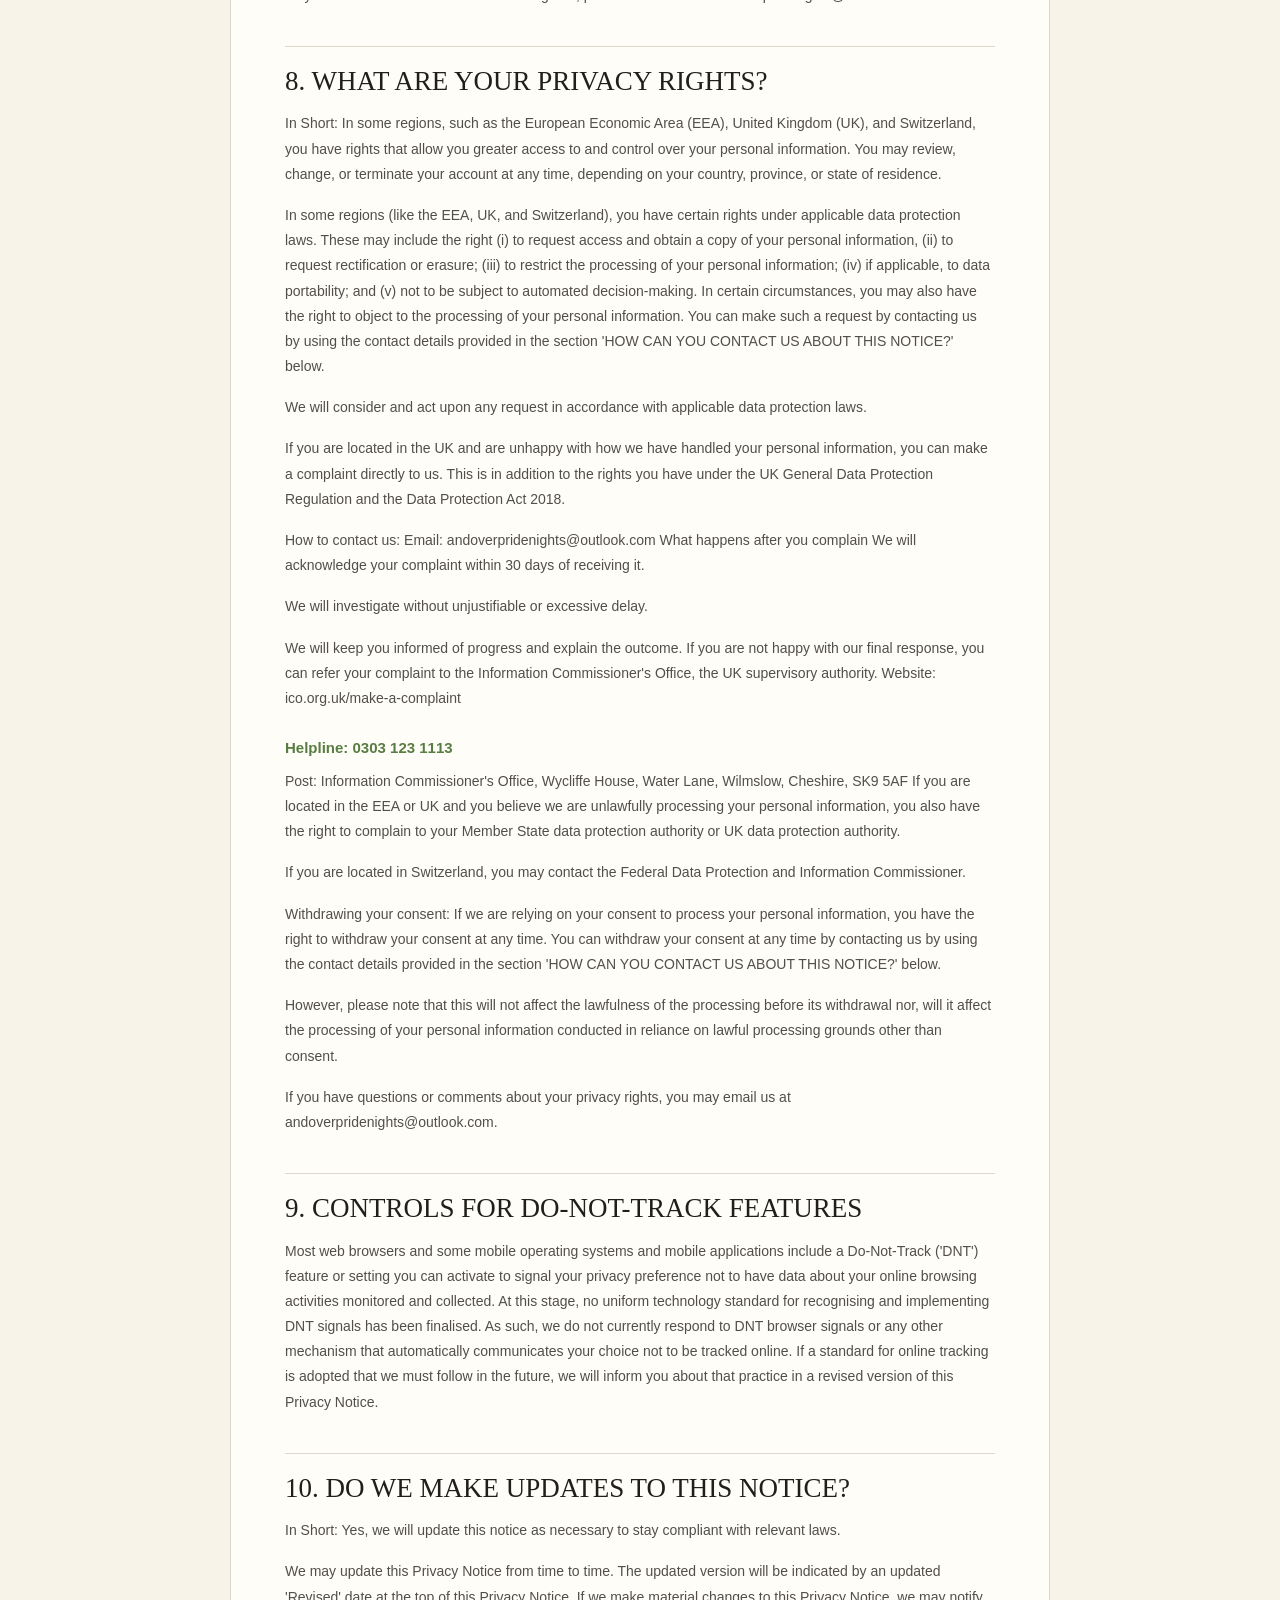
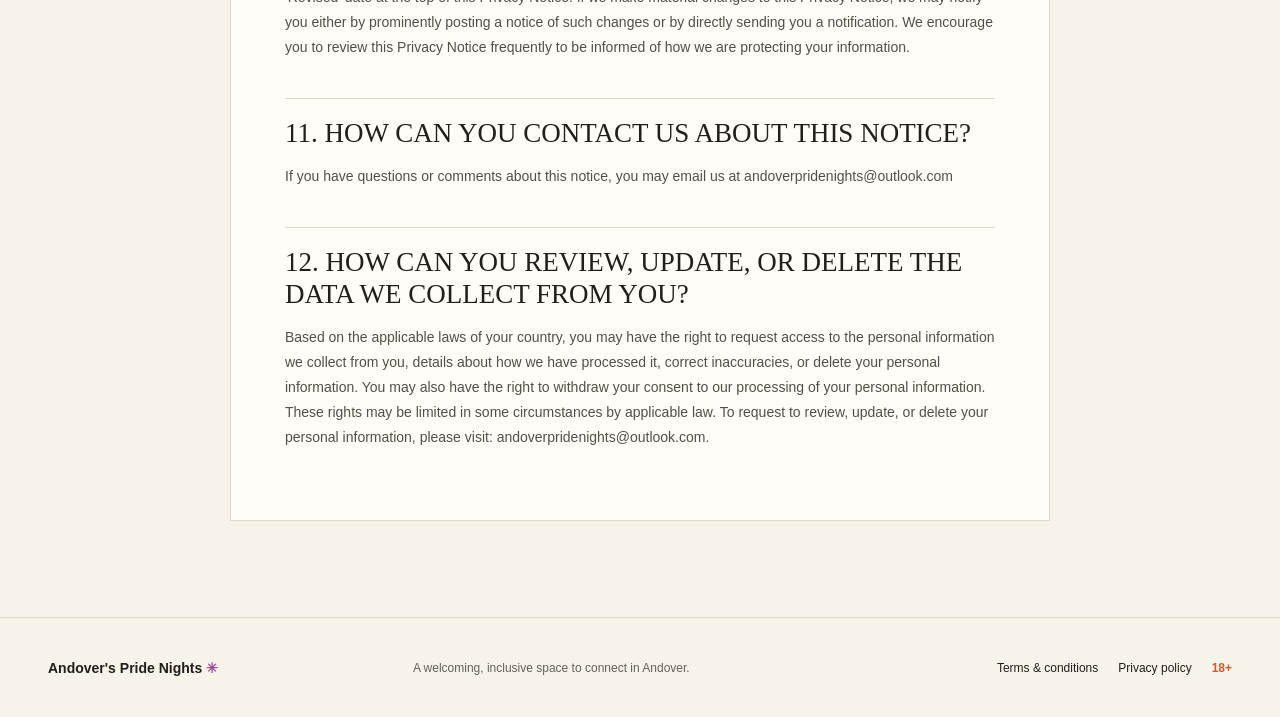
==== commit d0e8be63: "new logo and svg" ====
--- a/terms/privacy-policy.html
+++ b/terms/privacy-policy.html
@@ -12,8 +12,9 @@
 <body class="legal-page">
   <header class="site-header">
     <a class="wordmark" href="../index.html" aria-label="Andover's Pride Nights home">
-      <span class="wordmark-mark" aria-hidden="true">✳</span>
-      <span>Andover's<br><strong>Pride Nights</strong></span>
+      <img class="wordmark-logo"
+        src="https://assets.hannahcodes.co.uk/images/andover-pride-nights/andover-pride-nights-logo.png"
+        alt="Andover's Pride Nights">
     </a>
     <nav class="site-nav" aria-label="Main navigation">
       <a href="../index.html#what-to-expect">The nights</a>
--- a/styles.css
+++ b/styles.css
@@ -53,26 +53,16 @@
 .wordmark {
   display: inline-flex;
   align-items: center;
-  gap: 11px;
   color: var(--ink);
-  font-size: 14px;
-  line-height: 1.15;
   text-decoration: none;
 }
 
-.wordmark strong {
-  font-size: 16px;
-}
-
-.wordmark-mark {
-  display: grid;
-  width: 38px;
-  height: 38px;
-  place-items: center;
-  border: 1px solid var(--ink);
-  border-radius: 50%;
-  color: var(--purple);
-  font-size: 22px;
+.wordmark-logo {
+  display: block;
+  width: auto;
+  height: 145px;
+  max-width: 260px;
+  object-fit: contain;
 }
 
 .site-nav {
@@ -426,15 +416,12 @@
   font-weight: 700;
   letter-spacing: 0.12em;
 }
-
-.detail-icon {
-  position: absolute;
-  top: 20px;
-  right: 26px;
-  color: var(--purple);
-  font-size: 28px;
-}
-
+.detail-icon-2 {
+  display: block;
+  fill: var(--purple);
+  width: 100px;
+  height: 100px;
+}
 .detail-label {
   margin: 36px 0 10px;
   color: var(--muted);
@@ -576,7 +563,7 @@
 .form-note,
 .form-status {
   margin: 0;
-  color: var(--muted);
+  color: var(--paper-light);
   font-size: 12px;
   line-height: 1.6;
 }
@@ -804,6 +791,11 @@
     height: 78px;
   }
 
+  .wordmark-logo {
+    height: 54px;
+    max-width: 190px;
+  }
+
   .site-nav {
     gap: 15px;
   }
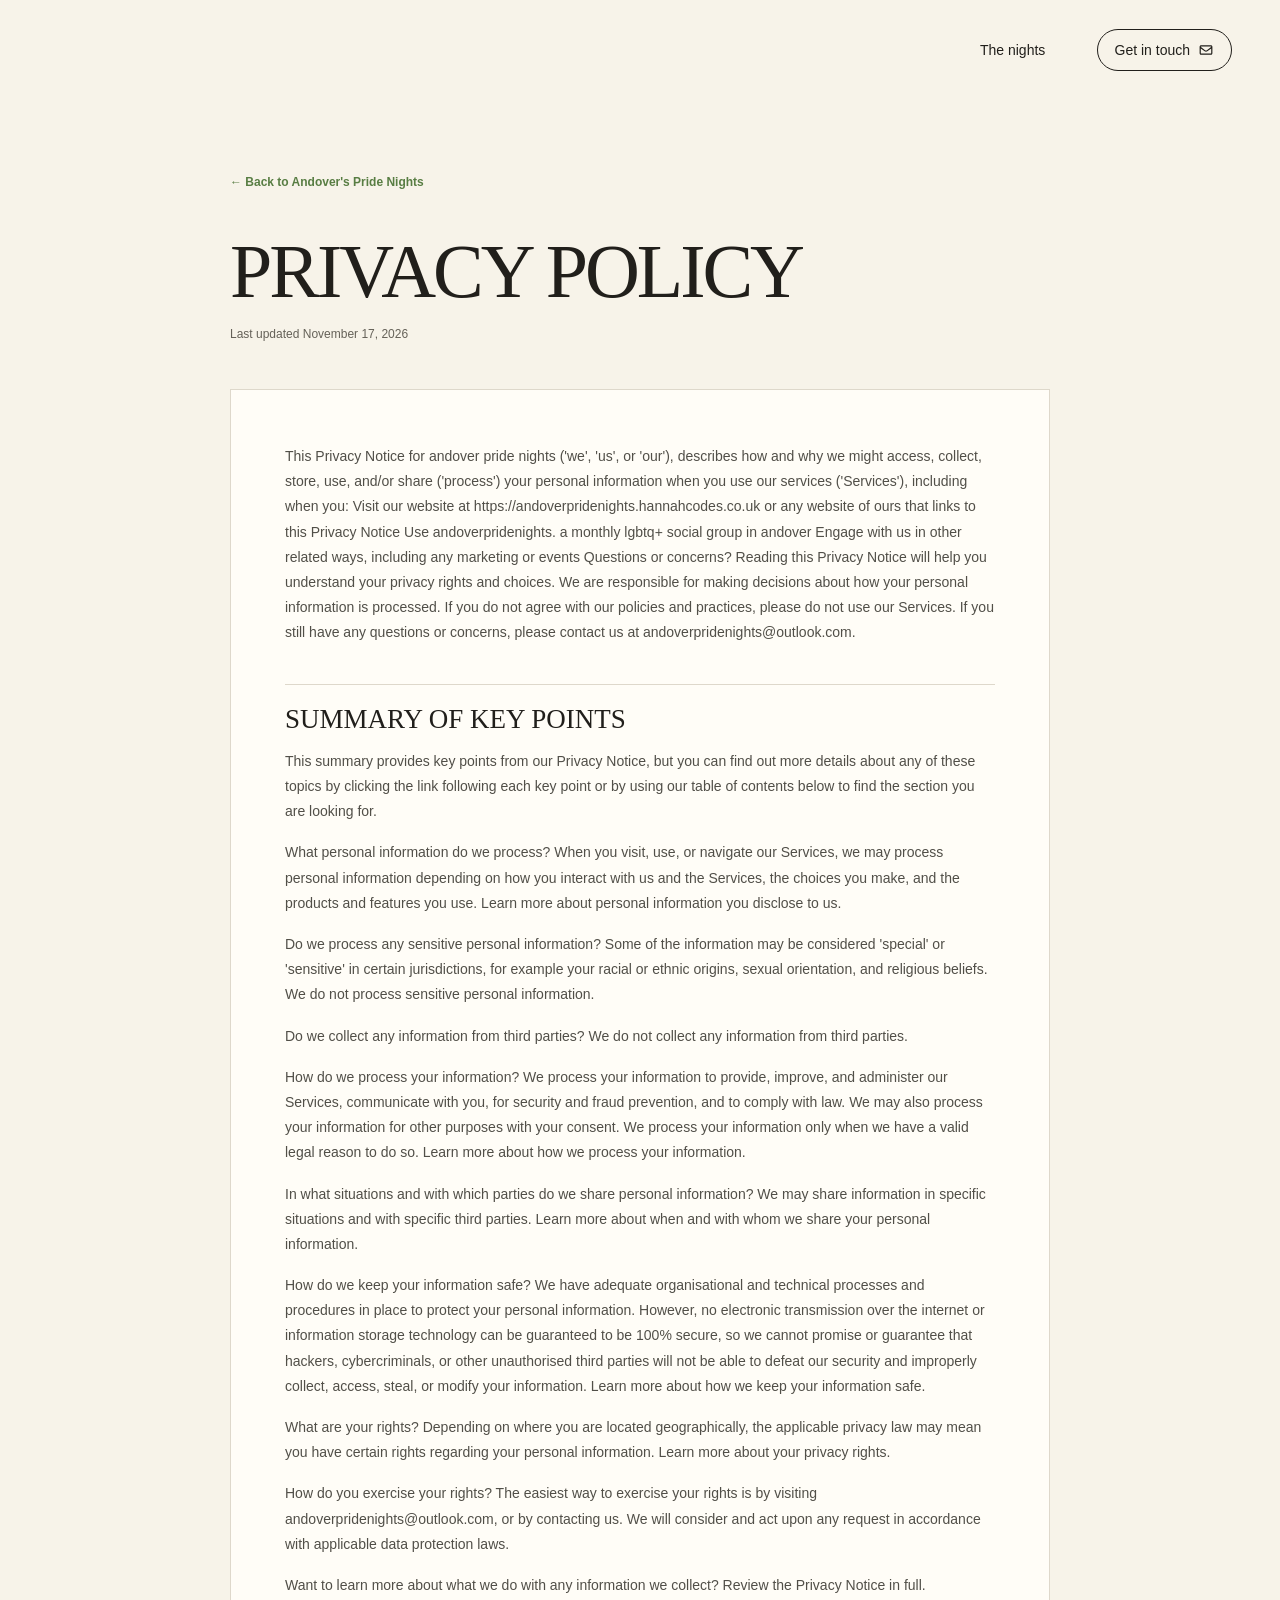
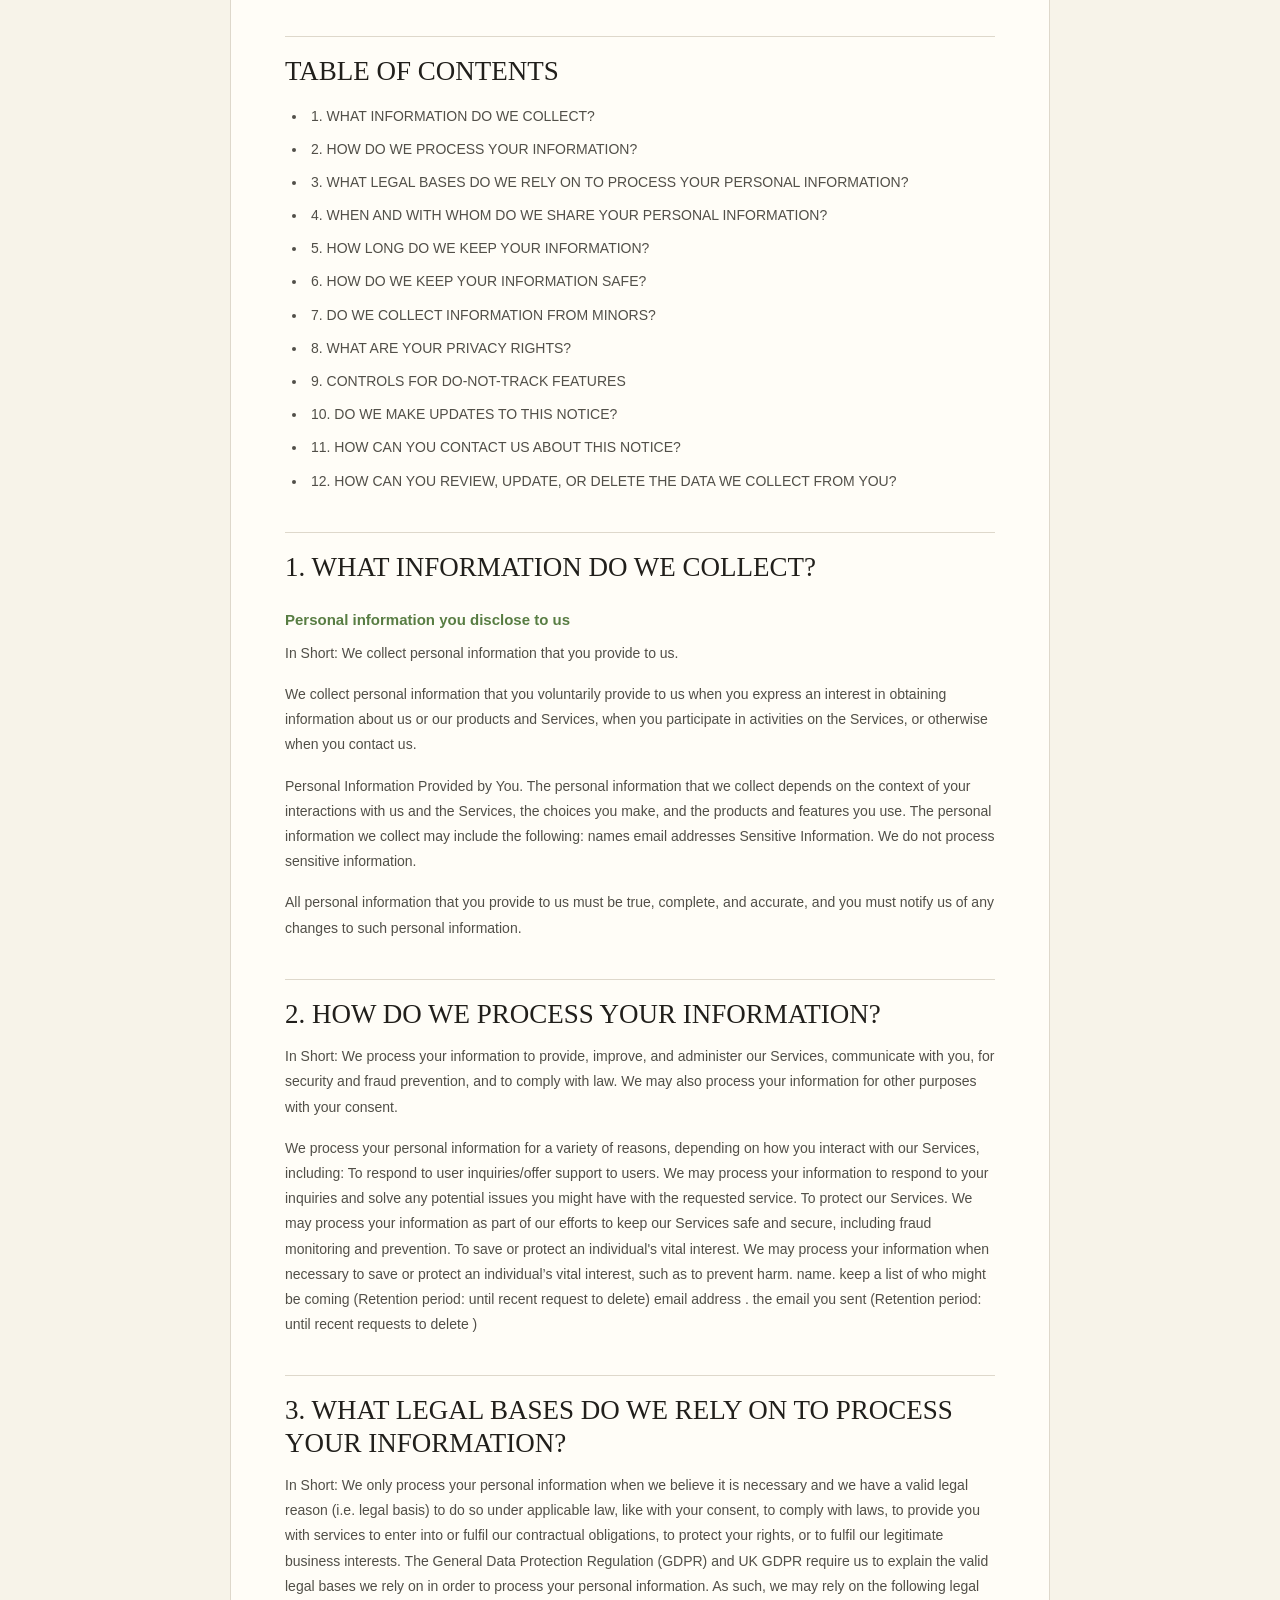
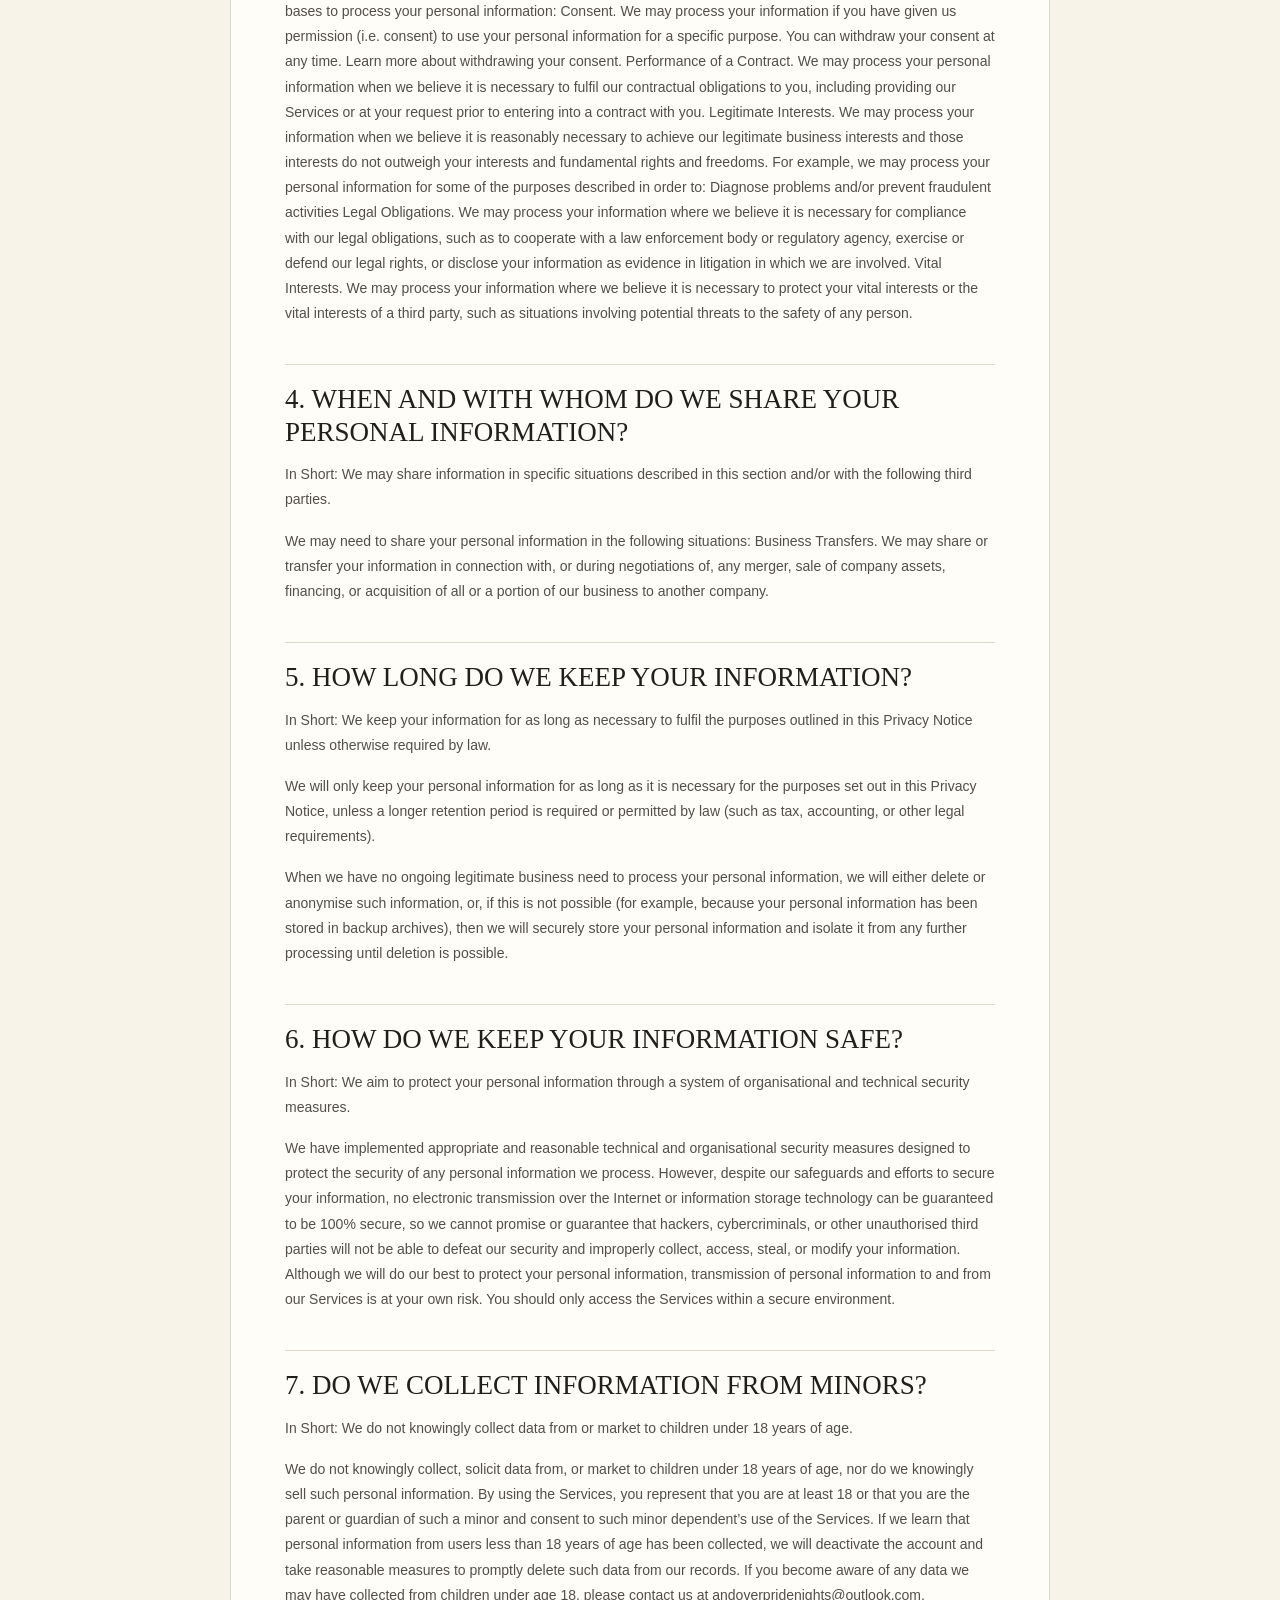
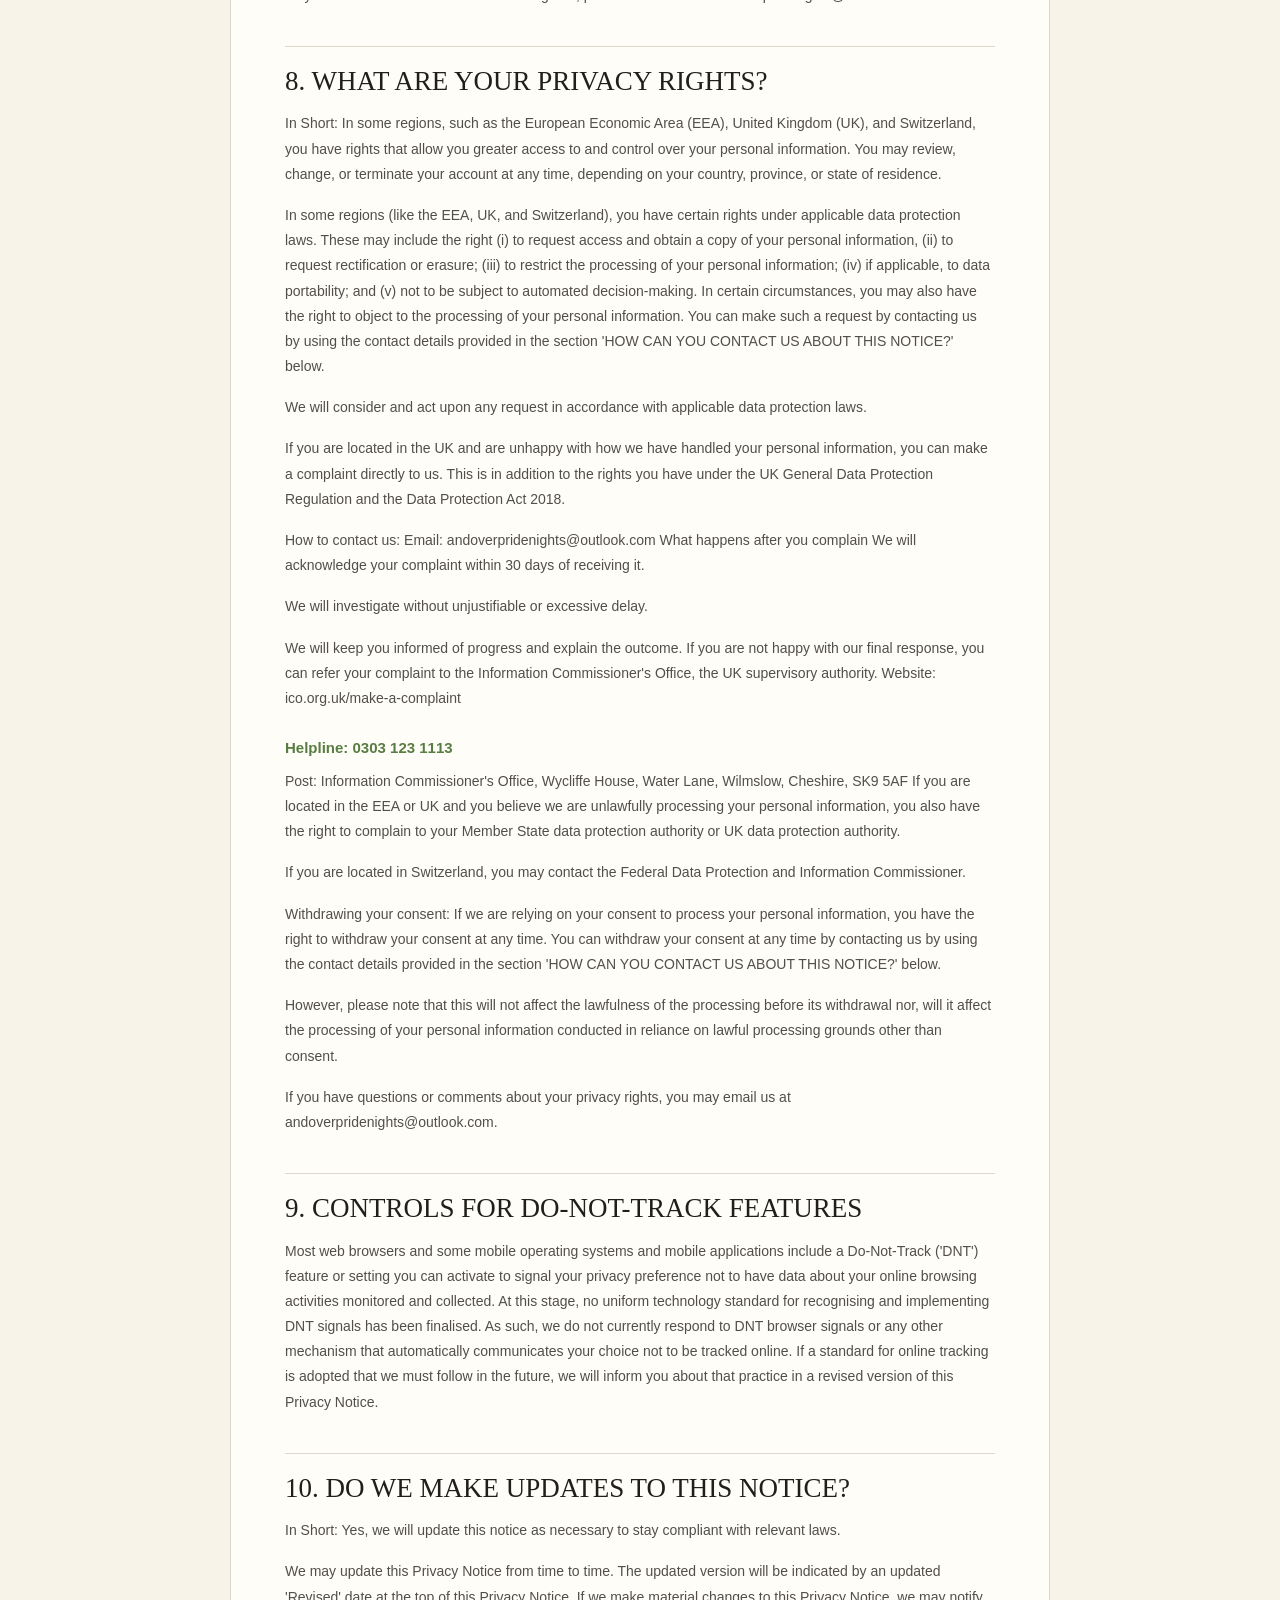
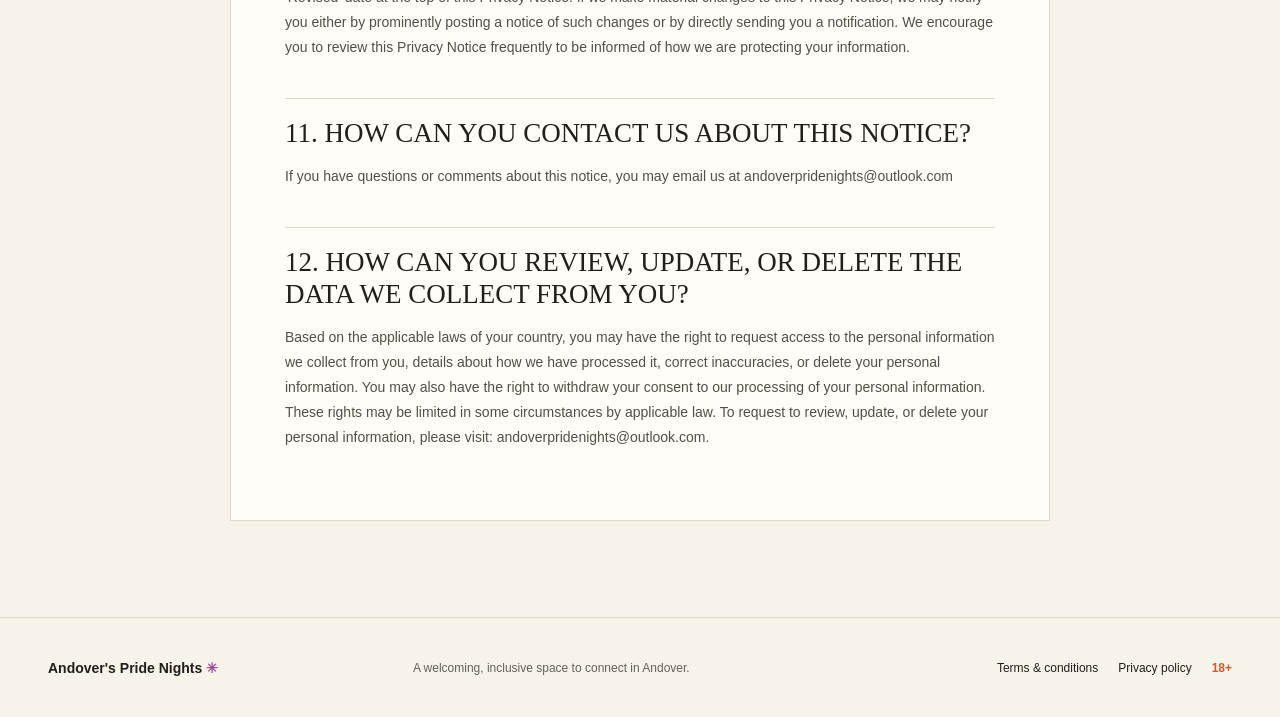
==== commit f86612dc: "new changes" ====
--- a/terms/privacy-policy.html
+++ b/terms/privacy-policy.html
@@ -5,6 +5,8 @@
   <meta charset="utf-8">
   <meta name="viewport" content="width=device-width, initial-scale=1">
   <meta name="theme-color" content="#f7f3e9">
+  <link rel="icon" type="image/x-icon"
+    href="https://assets.hannahcodes.co.uk/images/andover-pride-nights/andover-pride-nights-logo.ico">
   <title>Privacy policy — Andover's Pride Nights</title>
   <link rel="stylesheet" href="../styles.css">
 </head>
@@ -18,7 +20,12 @@
     </a>
     <nav class="site-nav" aria-label="Main navigation">
       <a href="../index.html#what-to-expect">The nights</a>
-      <a class="nav-cta" href="mailto:andoverpridenights@outlook.com">Get in touch <span aria-hidden="true">↗</span></a>
+      <a class="nav-cta" href="mailto:andoverpridenights@outlook.com">Get in touch <svg
+          xmlns="http://www.w3.org/2000/svg"
+          viewBox="0 0 640 640"><!--!Font Awesome Free v7.3.1 by @fontawesome - https://fontawesome.com License - https://fontawesome.com/license/free Copyright 2026 Fonticons, Inc.-->
+          <path
+            d="M125.4 128C91.5 128 64 155.5 64 189.4C64 190.3 64 191.1 64.1 192L64 192L64 448C64 483.3 92.7 512 128 512L512 512C547.3 512 576 483.3 576 448L576 192L575.9 192C575.9 191.1 576 190.3 576 189.4C576 155.5 548.5 128 514.6 128L125.4 128zM528 256.3L528 448C528 456.8 520.8 464 512 464L128 464C119.2 464 112 456.8 112 448L112 256.3L266.8 373.7C298.2 397.6 341.7 397.6 373.2 373.7L528 256.3zM112 189.4C112 182 118 176 125.4 176L514.6 176C522 176 528 182 528 189.4C528 193.6 526 197.6 522.7 200.1L344.2 335.5C329.9 346.3 310.1 346.3 295.8 335.5L117.3 200.1C114 197.6 112 193.6 112 189.4z" />
+        </svg></a>
     </nav>
   </header>
   <main class="legal-main">
--- a/styles.css
+++ b/styles.css
@@ -47,7 +47,6 @@
   width: min(100% - 96px, 1280px);
   height: 100px;
   margin: 0 auto;
-  border-bottom: 1px solid var(--line);
 }
 
 .wordmark {
@@ -64,7 +63,13 @@
   max-width: 260px;
   object-fit: contain;
 }
-
+.footer-logo {
+  display: block;
+  width: auto;
+  height: 80px;
+  max-width: 260px;
+  object-fit: contain;
+}
 .site-nav {
   display: flex;
   align-items: center;
@@ -84,12 +89,28 @@
 }
 
 .nav-cta {
+  display: inline-flex;
+  align-items: center;
+  justify-content: center;
+  gap: 8px;
   padding: 12px 17px;
   border: 1px solid var(--ink);
   border-radius: 999px;
-}
-
-.nav-cta span,
+  white-space: nowrap;
+}
+.nav-cta:hover {
+  background: var(--green);
+  color: white;
+}
+.nav-cta svg,
+.button-primary svg {
+  display: block;
+  width: 16px;
+  height: 16px;
+  flex: 0 0 16px;
+  fill: currentColor;
+}
+
 .button span {
   margin-left: 9px;
 }
@@ -201,6 +222,8 @@
 }
 
 .button-primary {
+  gap: 8px;
+  white-space: nowrap;
   background: var(--ink);
   color: white;
 }
@@ -419,8 +442,8 @@
 .detail-icon-2 {
   display: block;
   fill: var(--purple);
-  width: 100px;
-  height: 100px;
+  width: 60px;
+  height: 60px;
 }
 .detail-label {
   margin: 36px 0 10px;
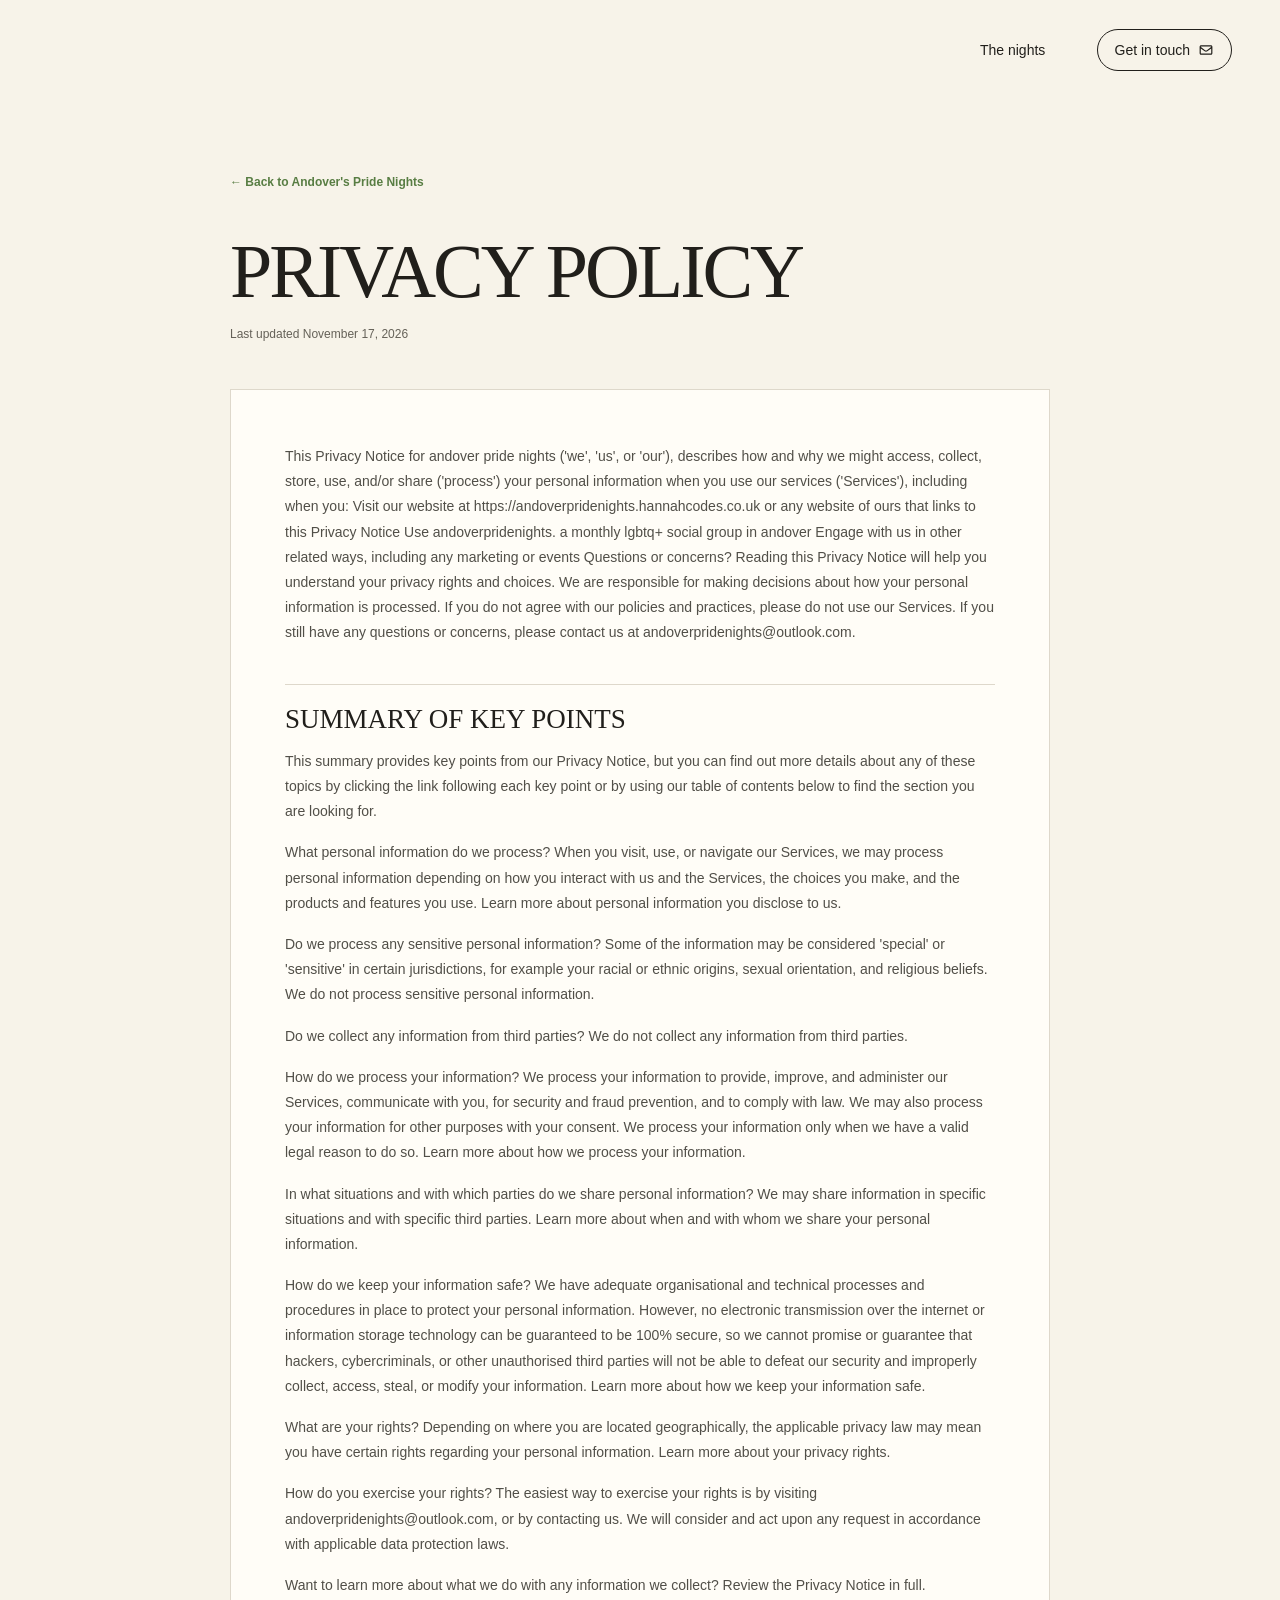
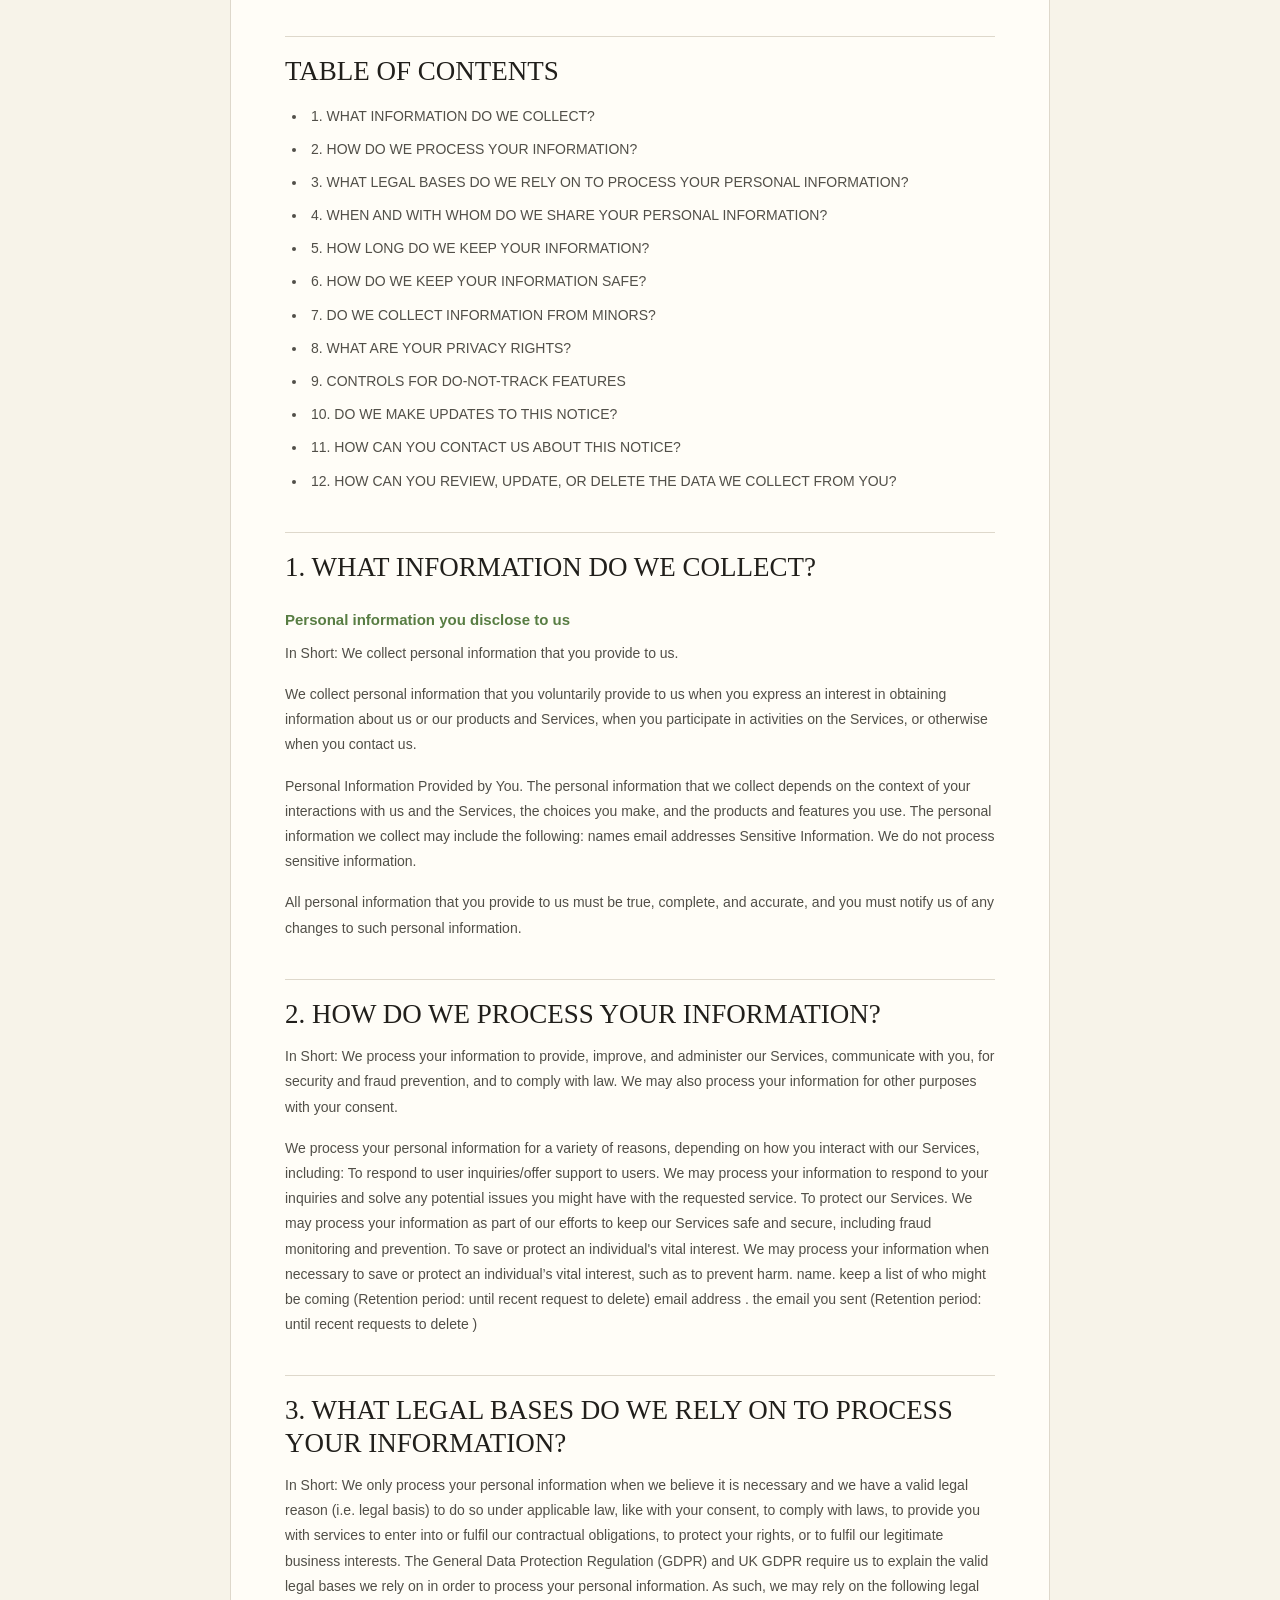
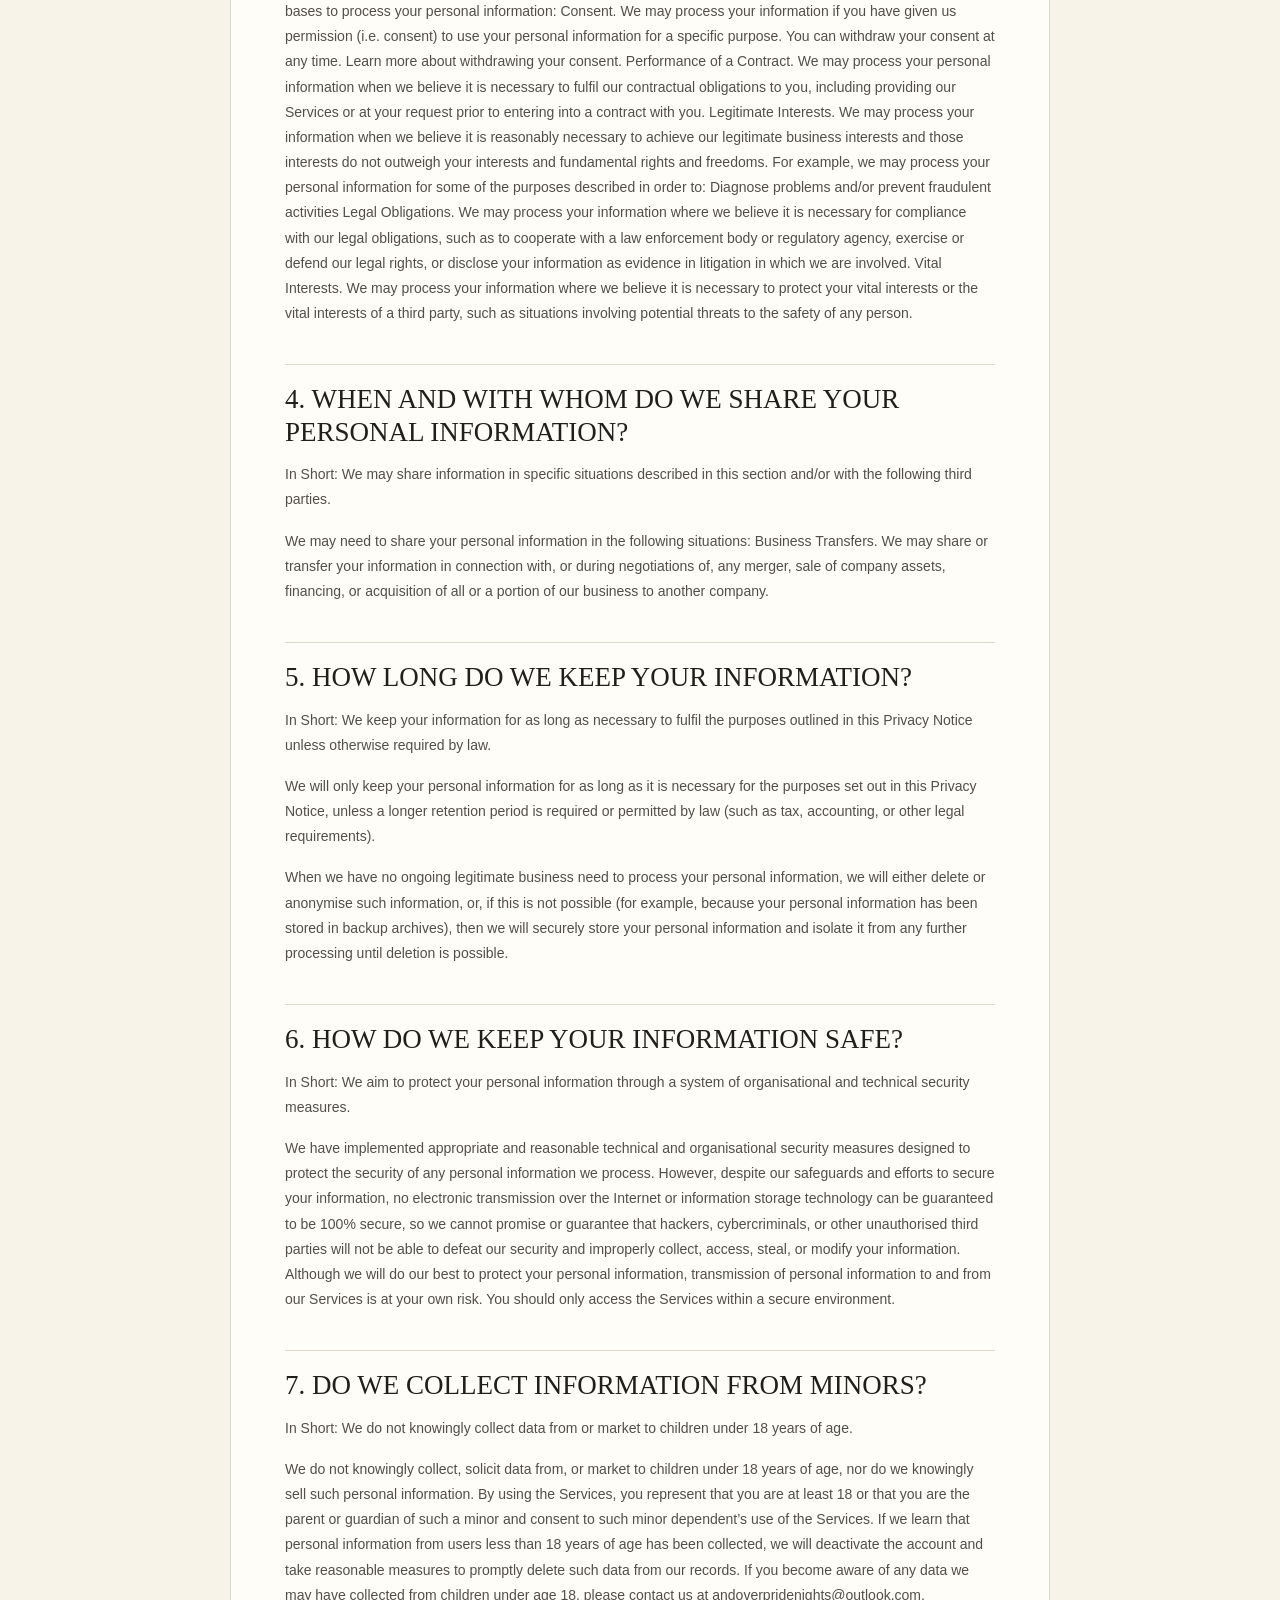
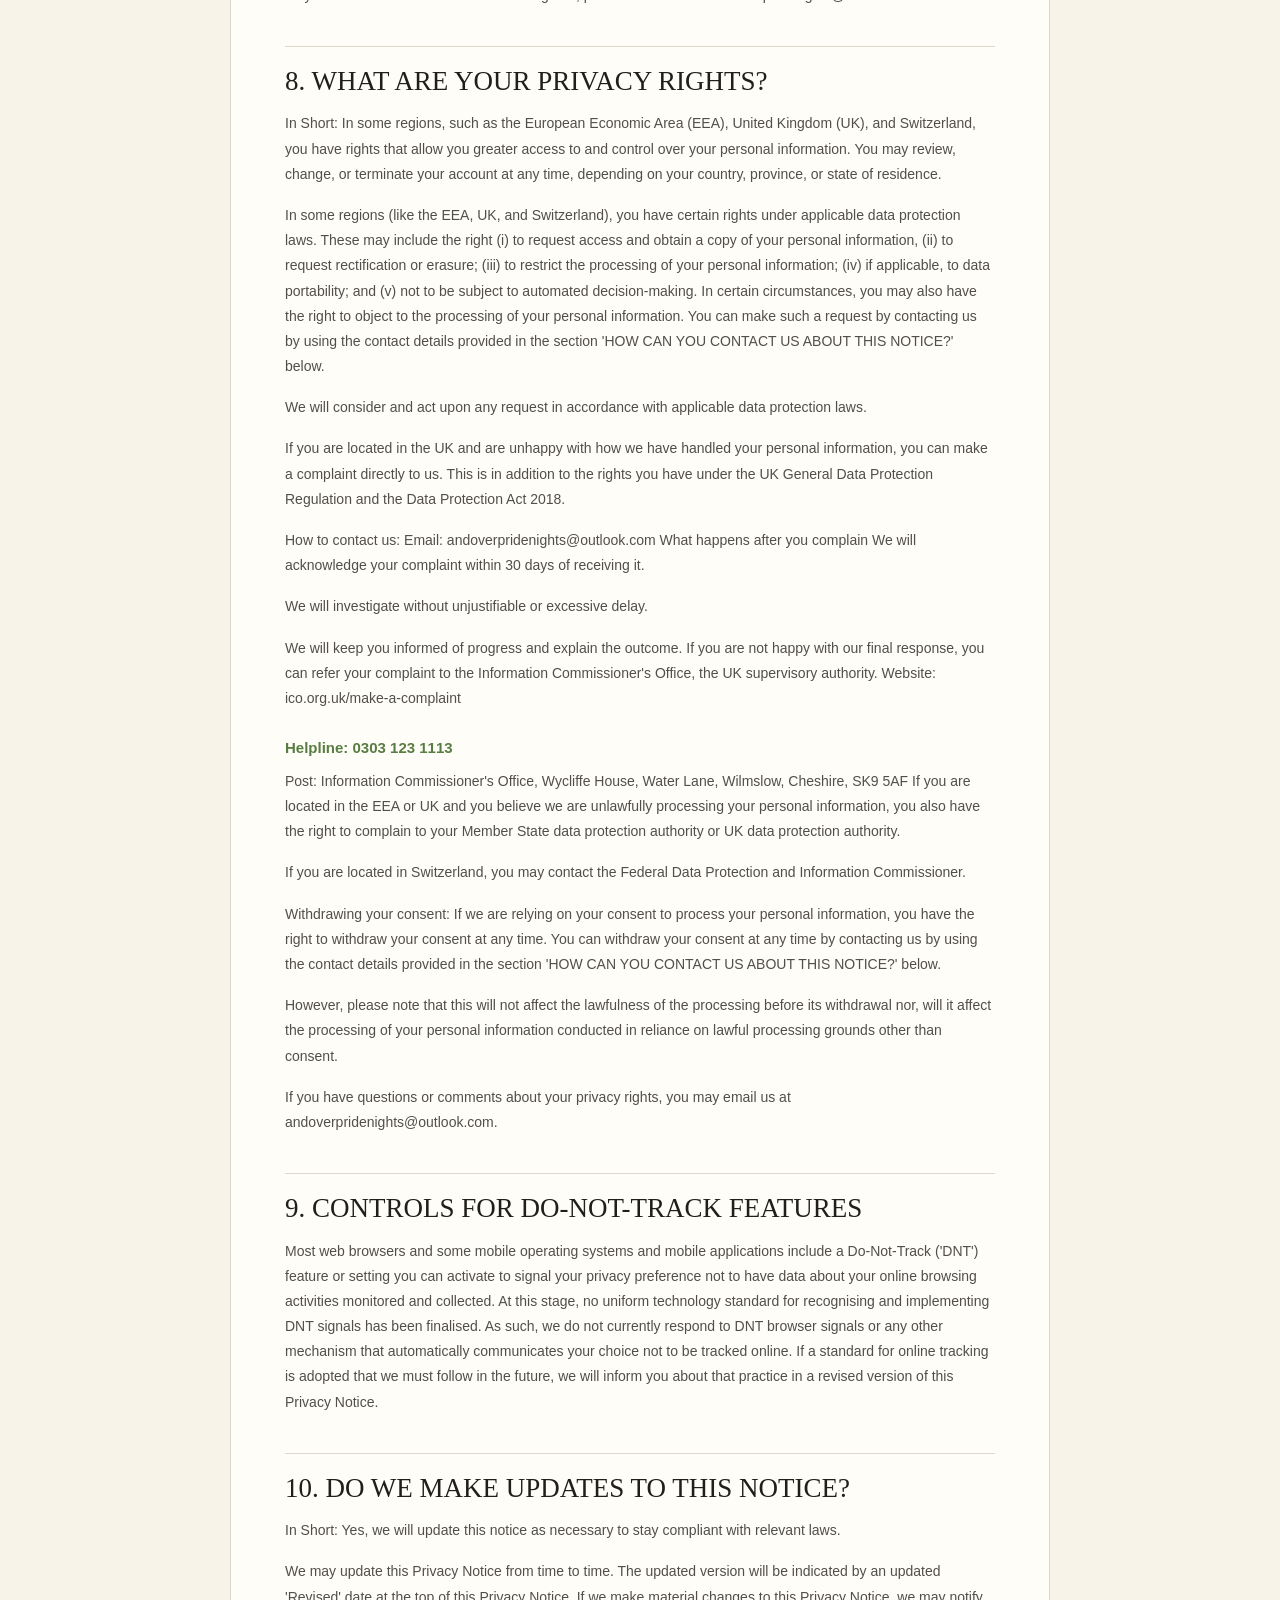
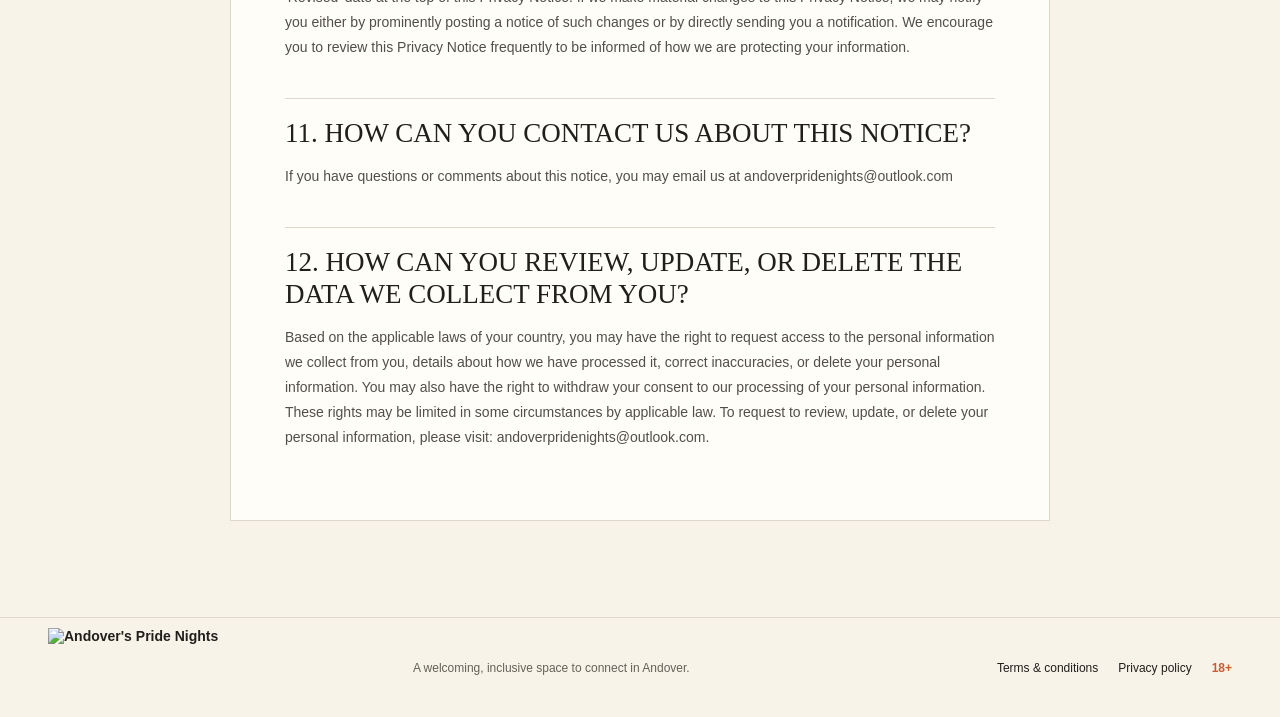
==== commit 42903afa: "fixed image links" ====
--- a/terms/privacy-policy.html
+++ b/terms/privacy-policy.html
@@ -15,7 +15,7 @@
   <header class="site-header">
     <a class="wordmark" href="../index.html" aria-label="Andover's Pride Nights home">
       <img class="wordmark-logo"
-        src="https://assets.hannahcodes.co.uk/images/andover-pride-nights/andover-pride-nights-logo.png"
+        src="https://assets.andoverpridenights.co.uk/images/logos/andover-pride-nights-logo.png"
         alt="Andover's Pride Nights">
     </a>
     <nav class="site-nav" aria-label="Main navigation">
@@ -227,7 +227,9 @@
     </article>
   </main>
   <footer class="site-footer legal-footer">
-    <a class="footer-brand" href="../index.html">Andover's Pride Nights <span aria-hidden="true">✳</span></a>
+    <a class="footer-brand" href="../index.html"><img class="footer-logo"
+        src="https://assets.andoverpridenights.co.uk/images/logos/andover-pride-nights-logo.png"
+        alt="Andover's Pride Nights"></a>
     <p>A welcoming, inclusive space to connect in Andover.</p>
     <nav class="footer-links" aria-label="Legal">
       <a href="terms.html">Terms &amp; conditions</a>
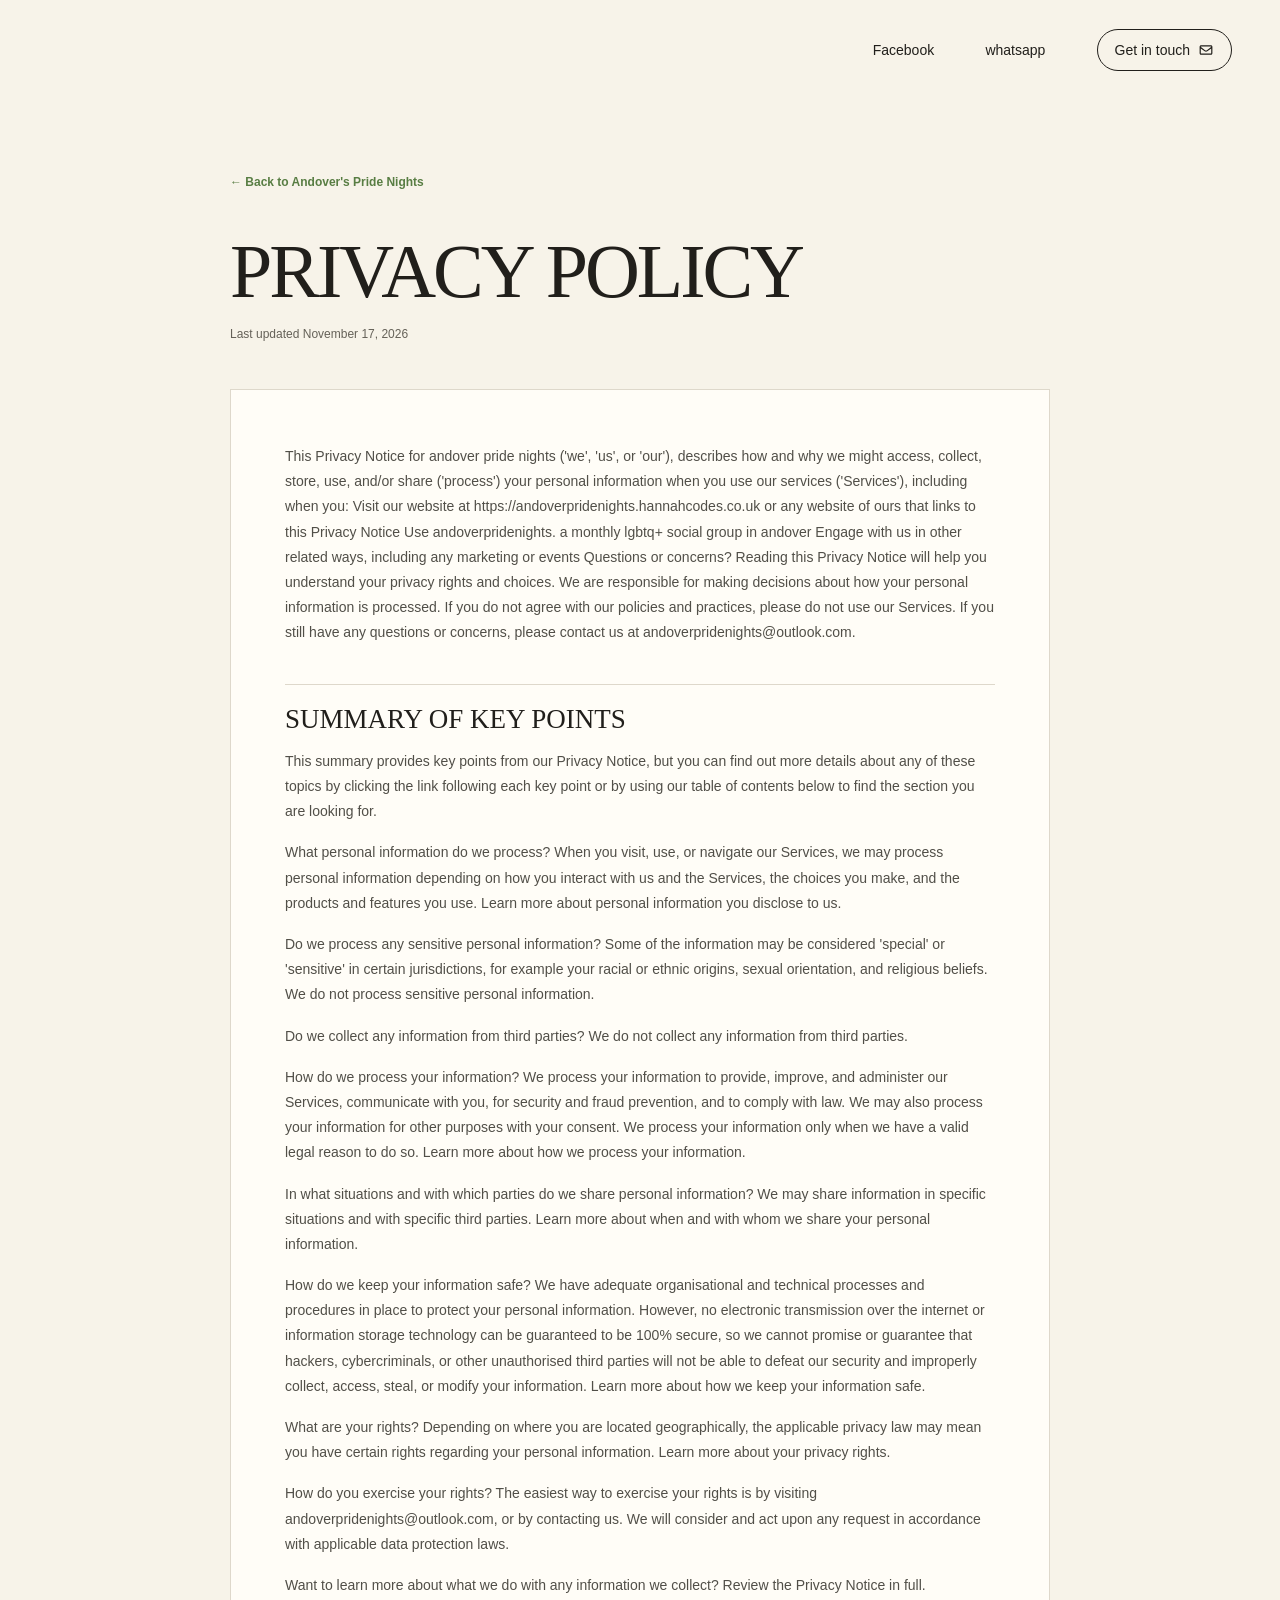
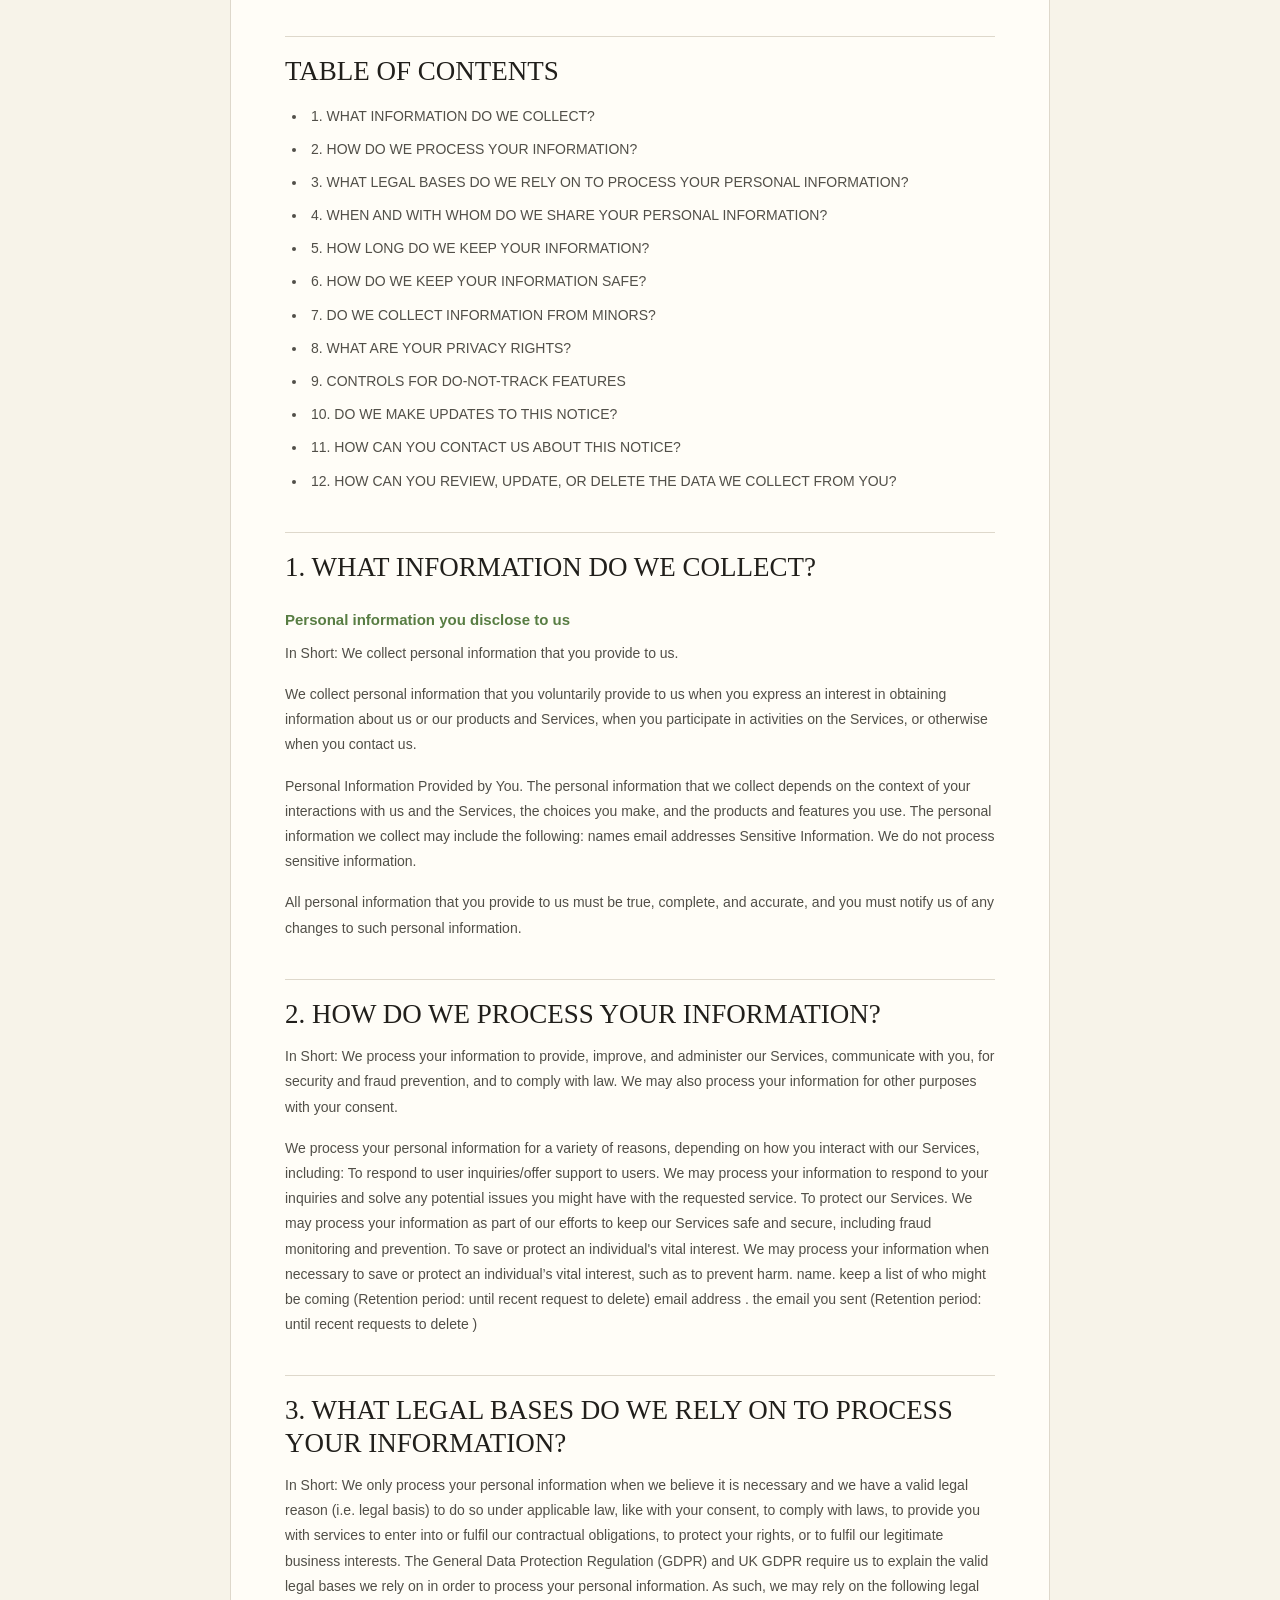
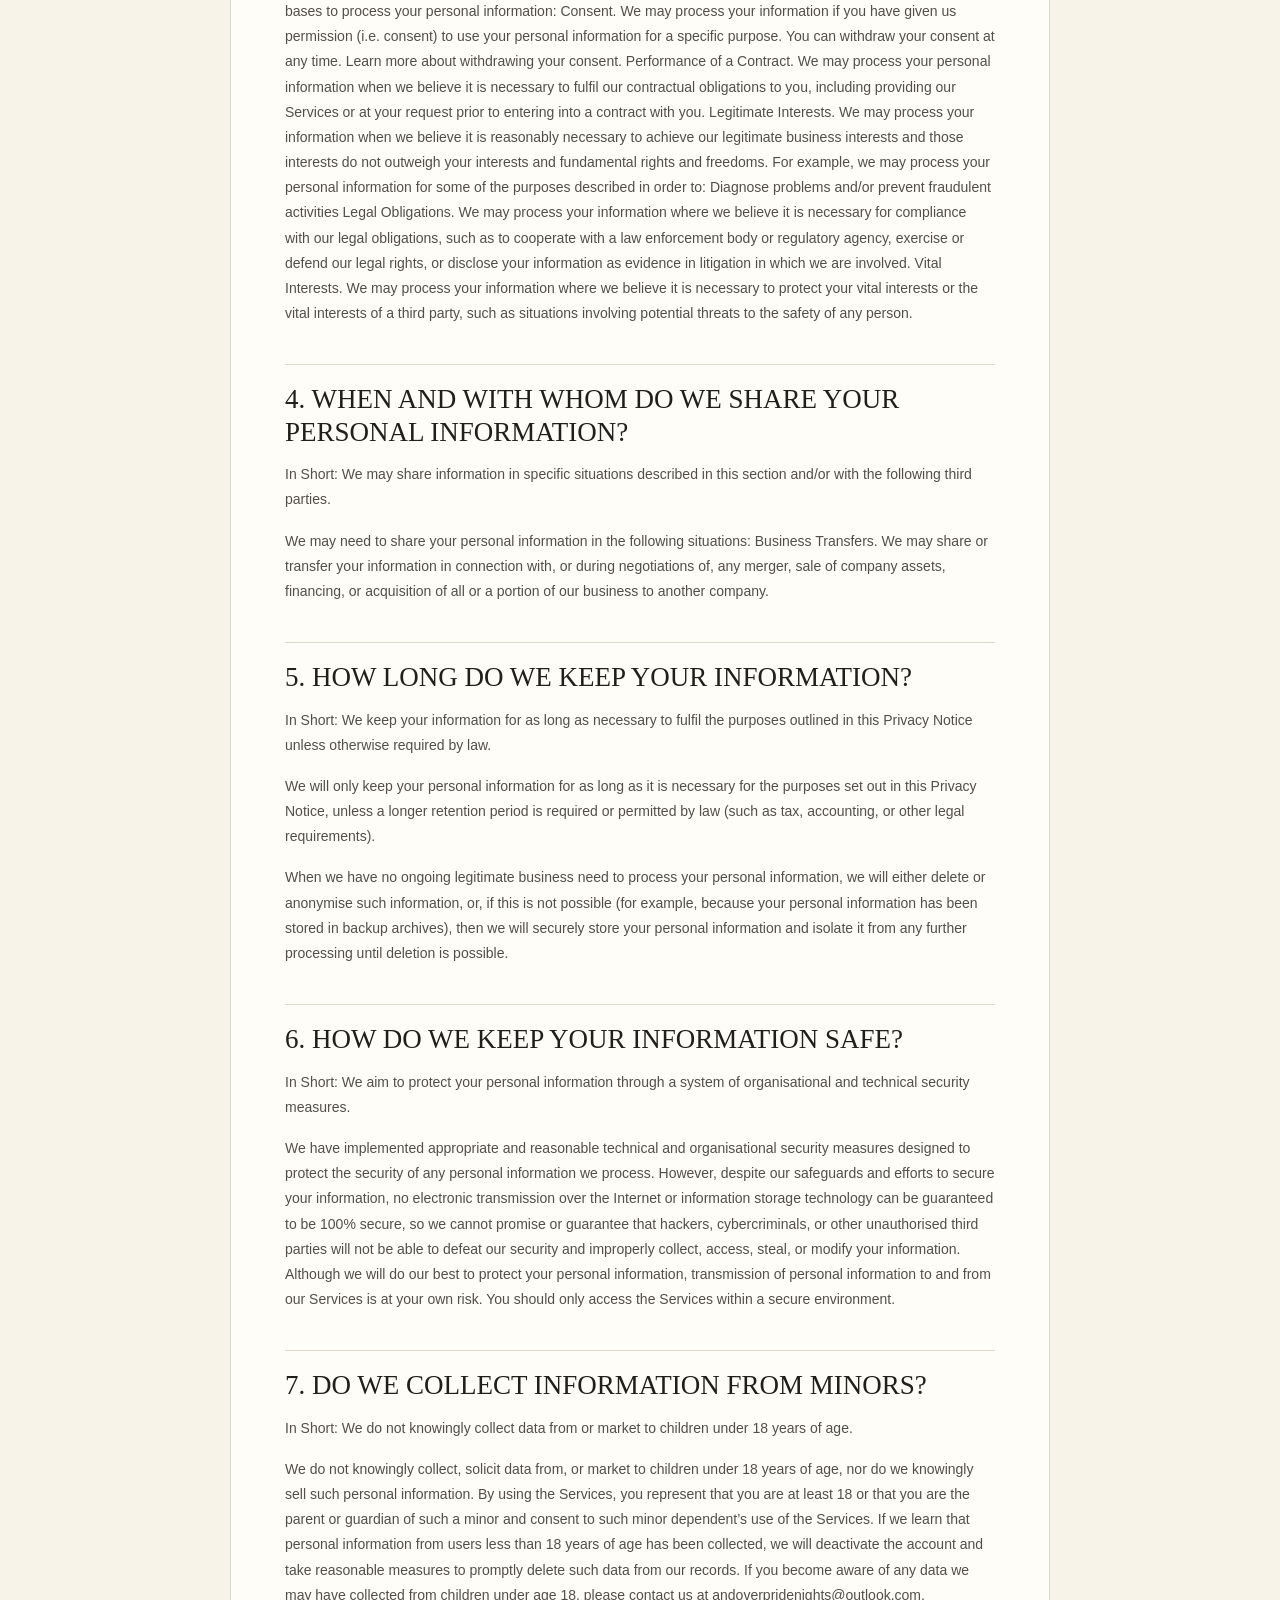
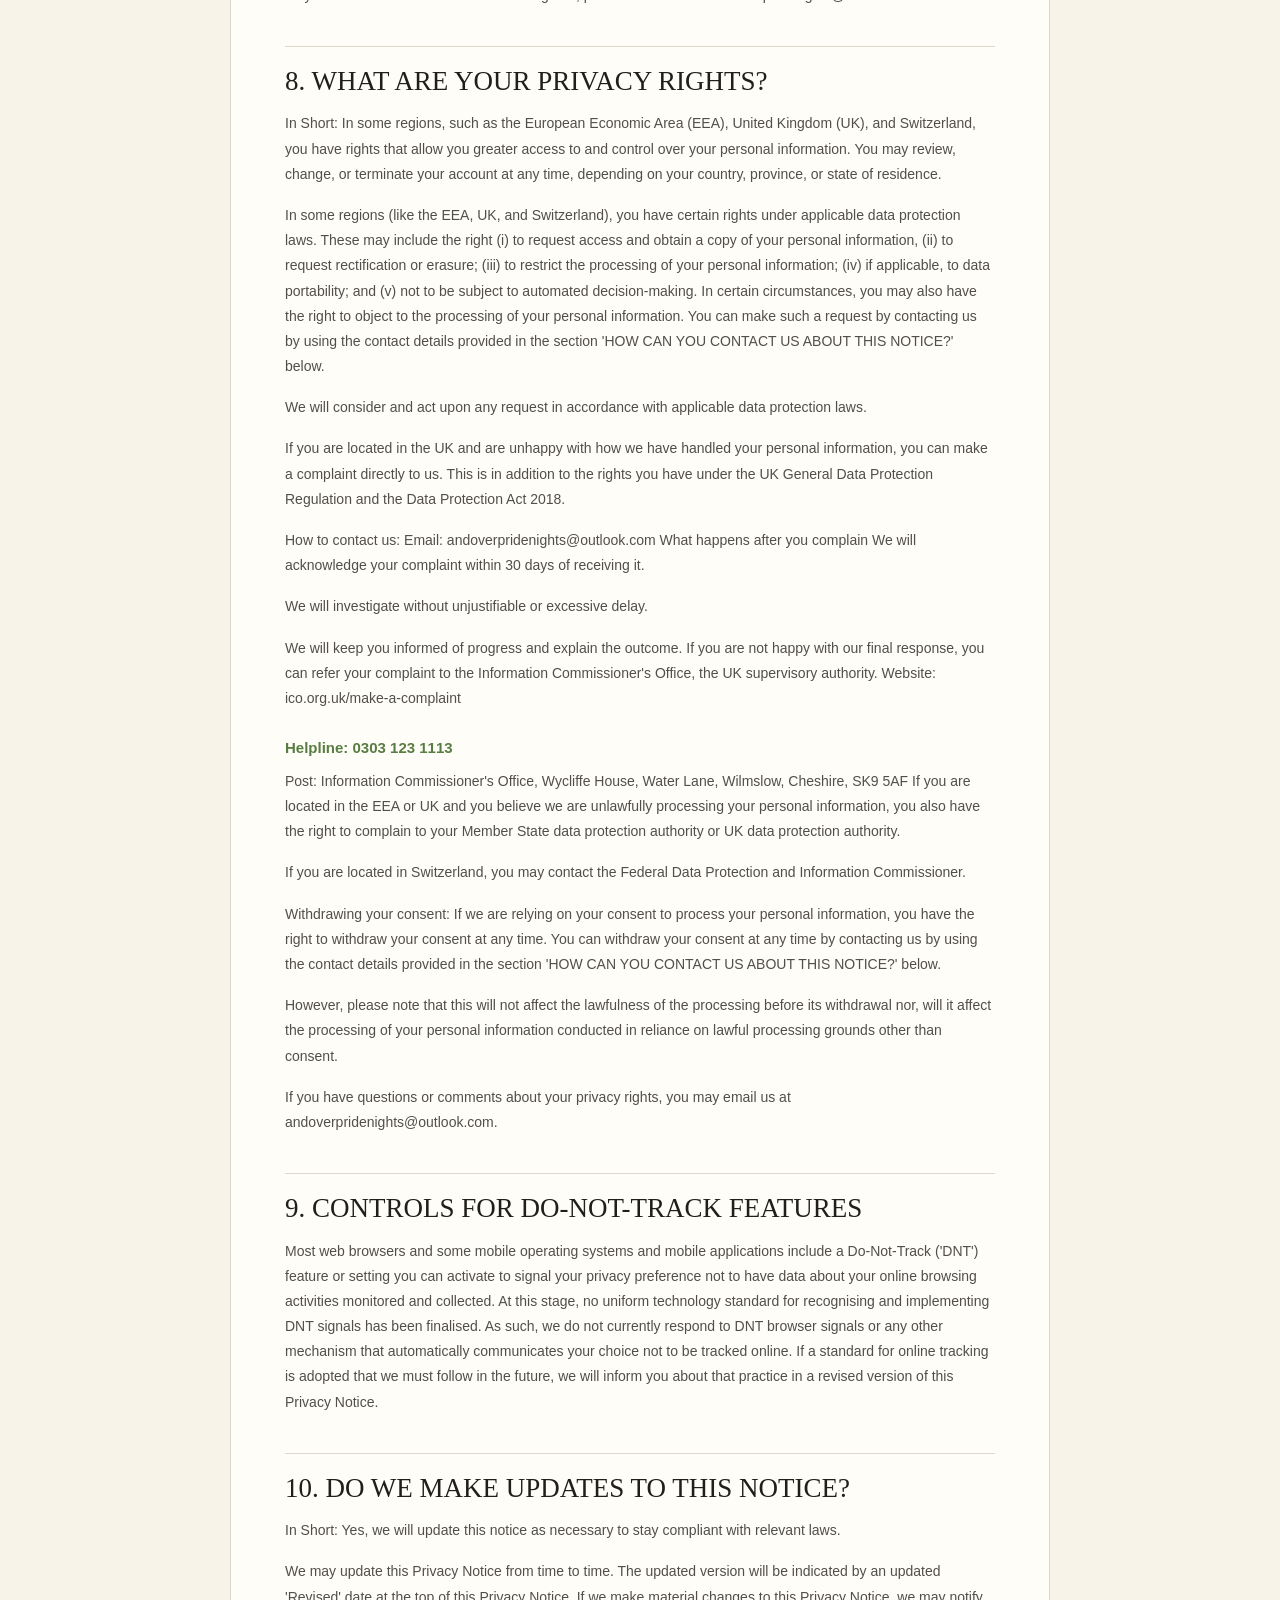
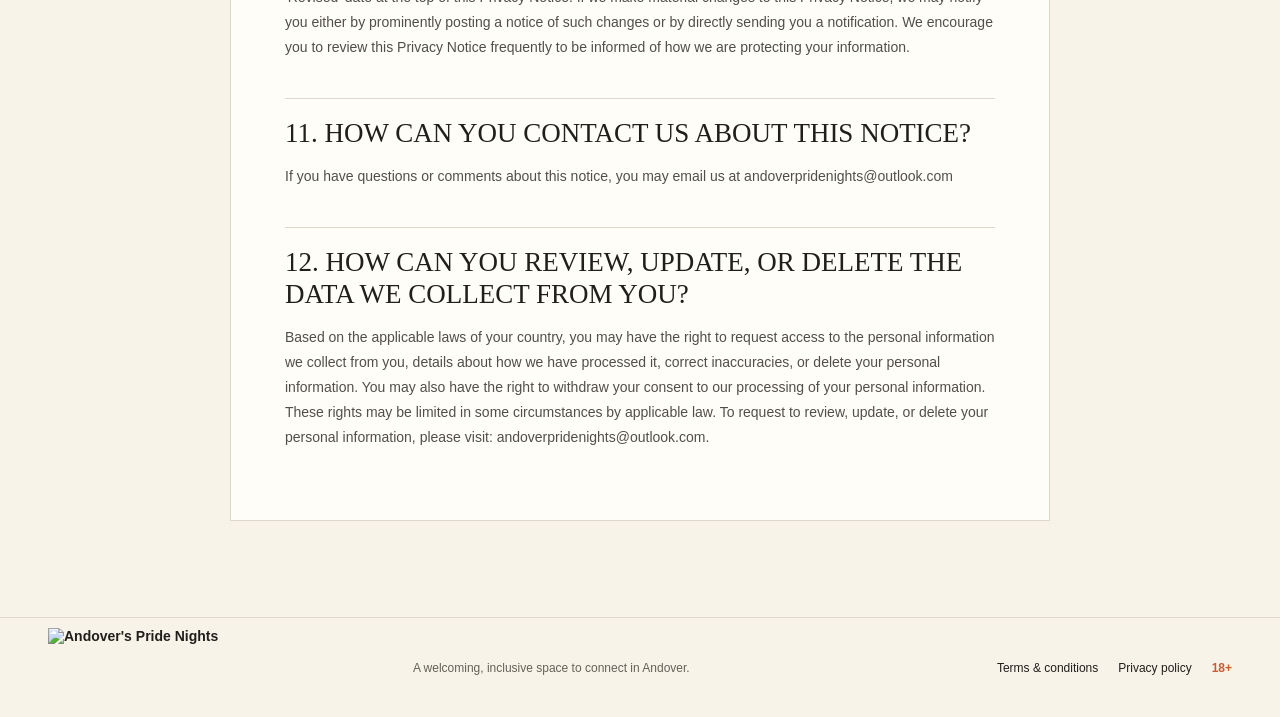
==== commit 7ee9d90a: "new url links" ====
--- a/terms/privacy-policy.html
+++ b/terms/privacy-policy.html
@@ -6,7 +6,7 @@
   <meta name="viewport" content="width=device-width, initial-scale=1">
   <meta name="theme-color" content="#f7f3e9">
   <link rel="icon" type="image/x-icon"
-    href="https://assets.hannahcodes.co.uk/images/andover-pride-nights/andover-pride-nights-logo.ico">
+    href="https://assets.andoverpridenights.co.uk/images/logos/andover-pride-nights-logo.ico">
   <title>Privacy policy — Andover's Pride Nights</title>
   <link rel="stylesheet" href="../styles.css">
 </head>
@@ -19,7 +19,8 @@
         alt="Andover's Pride Nights">
     </a>
     <nav class="site-nav" aria-label="Main navigation">
-      <a href="../index.html#what-to-expect">The nights</a>
+      <a href="https://www.facebook.com/groups/1618357456269886/?ref=share">Facebook</a>
+      <a href="https://chat.whatsapp.com/DTv6O6o61bpIRokKMU7D2p">whatsapp</a>
       <a class="nav-cta" href="mailto:andoverpridenights@outlook.com">Get in touch <svg
           xmlns="http://www.w3.org/2000/svg"
           viewBox="0 0 640 640"><!--!Font Awesome Free v7.3.1 by @fontawesome - https://fontawesome.com License - https://fontawesome.com/license/free Copyright 2026 Fonticons, Inc.-->
